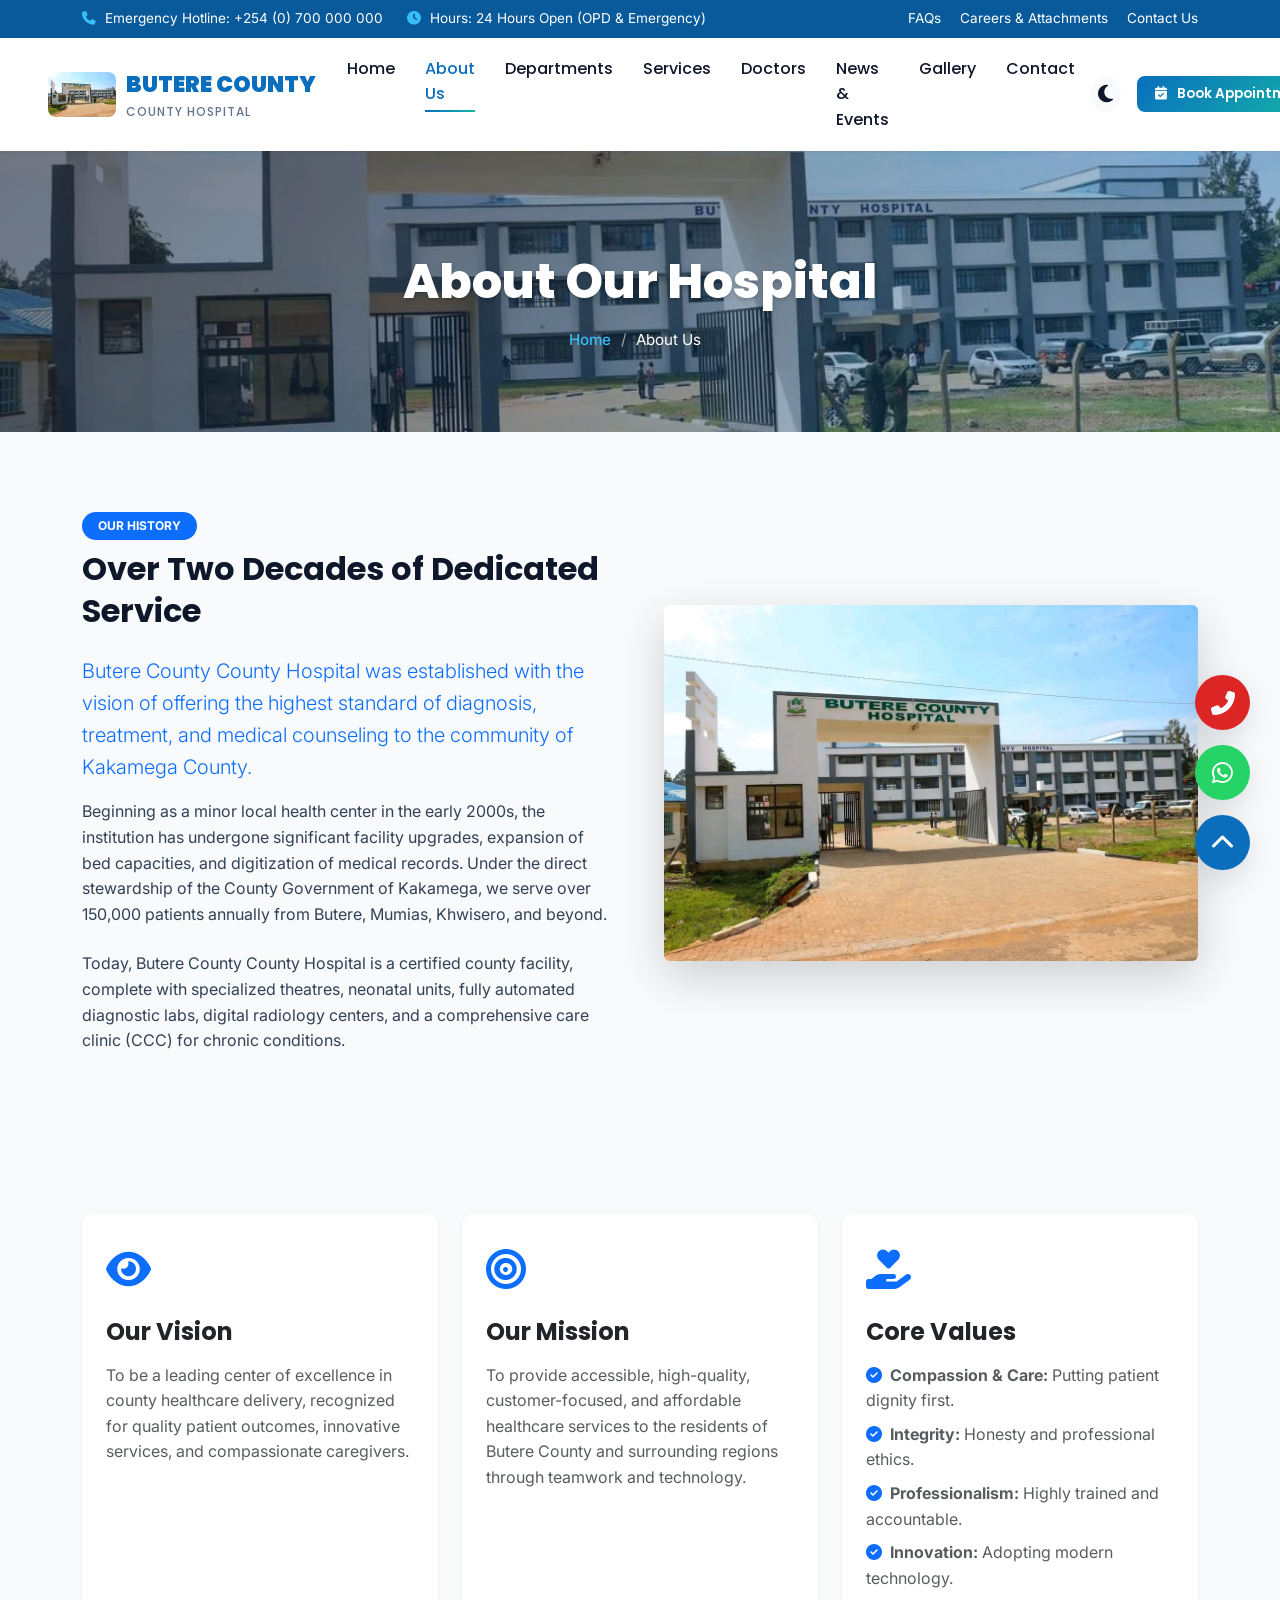
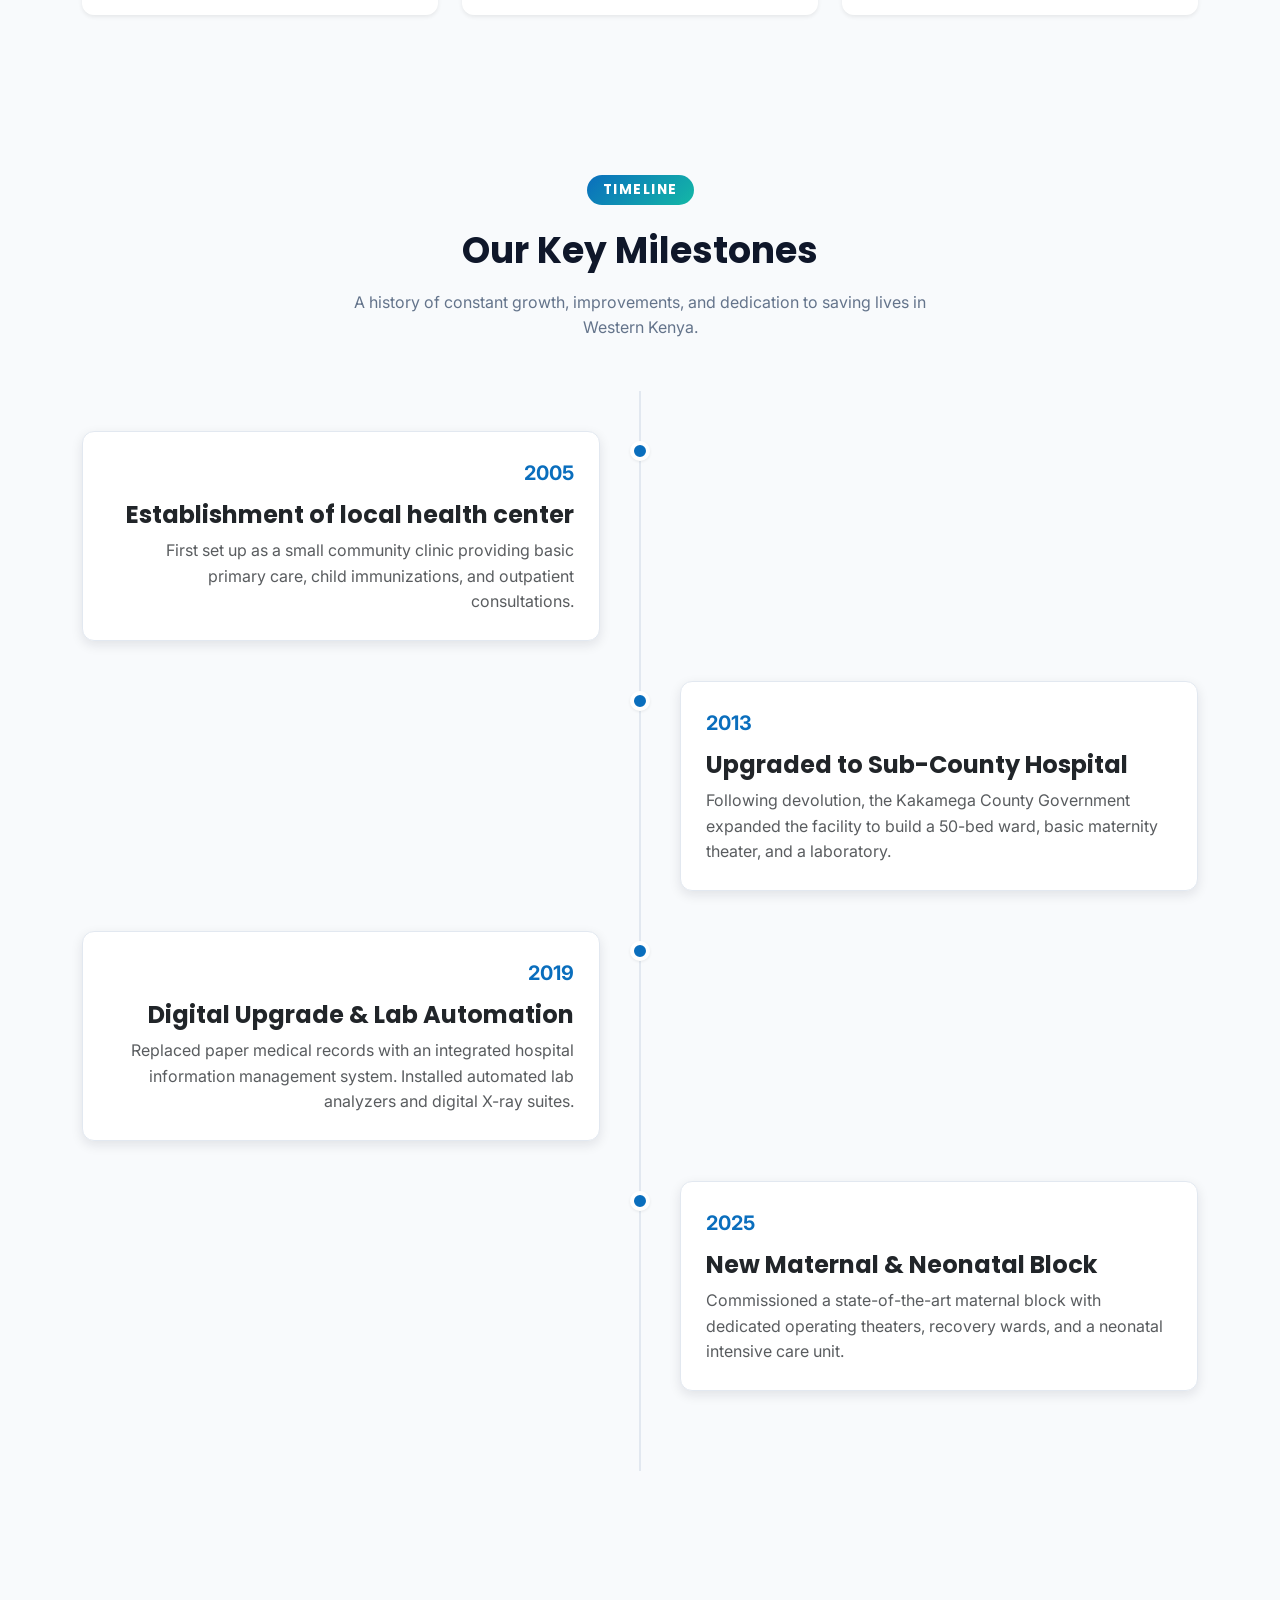
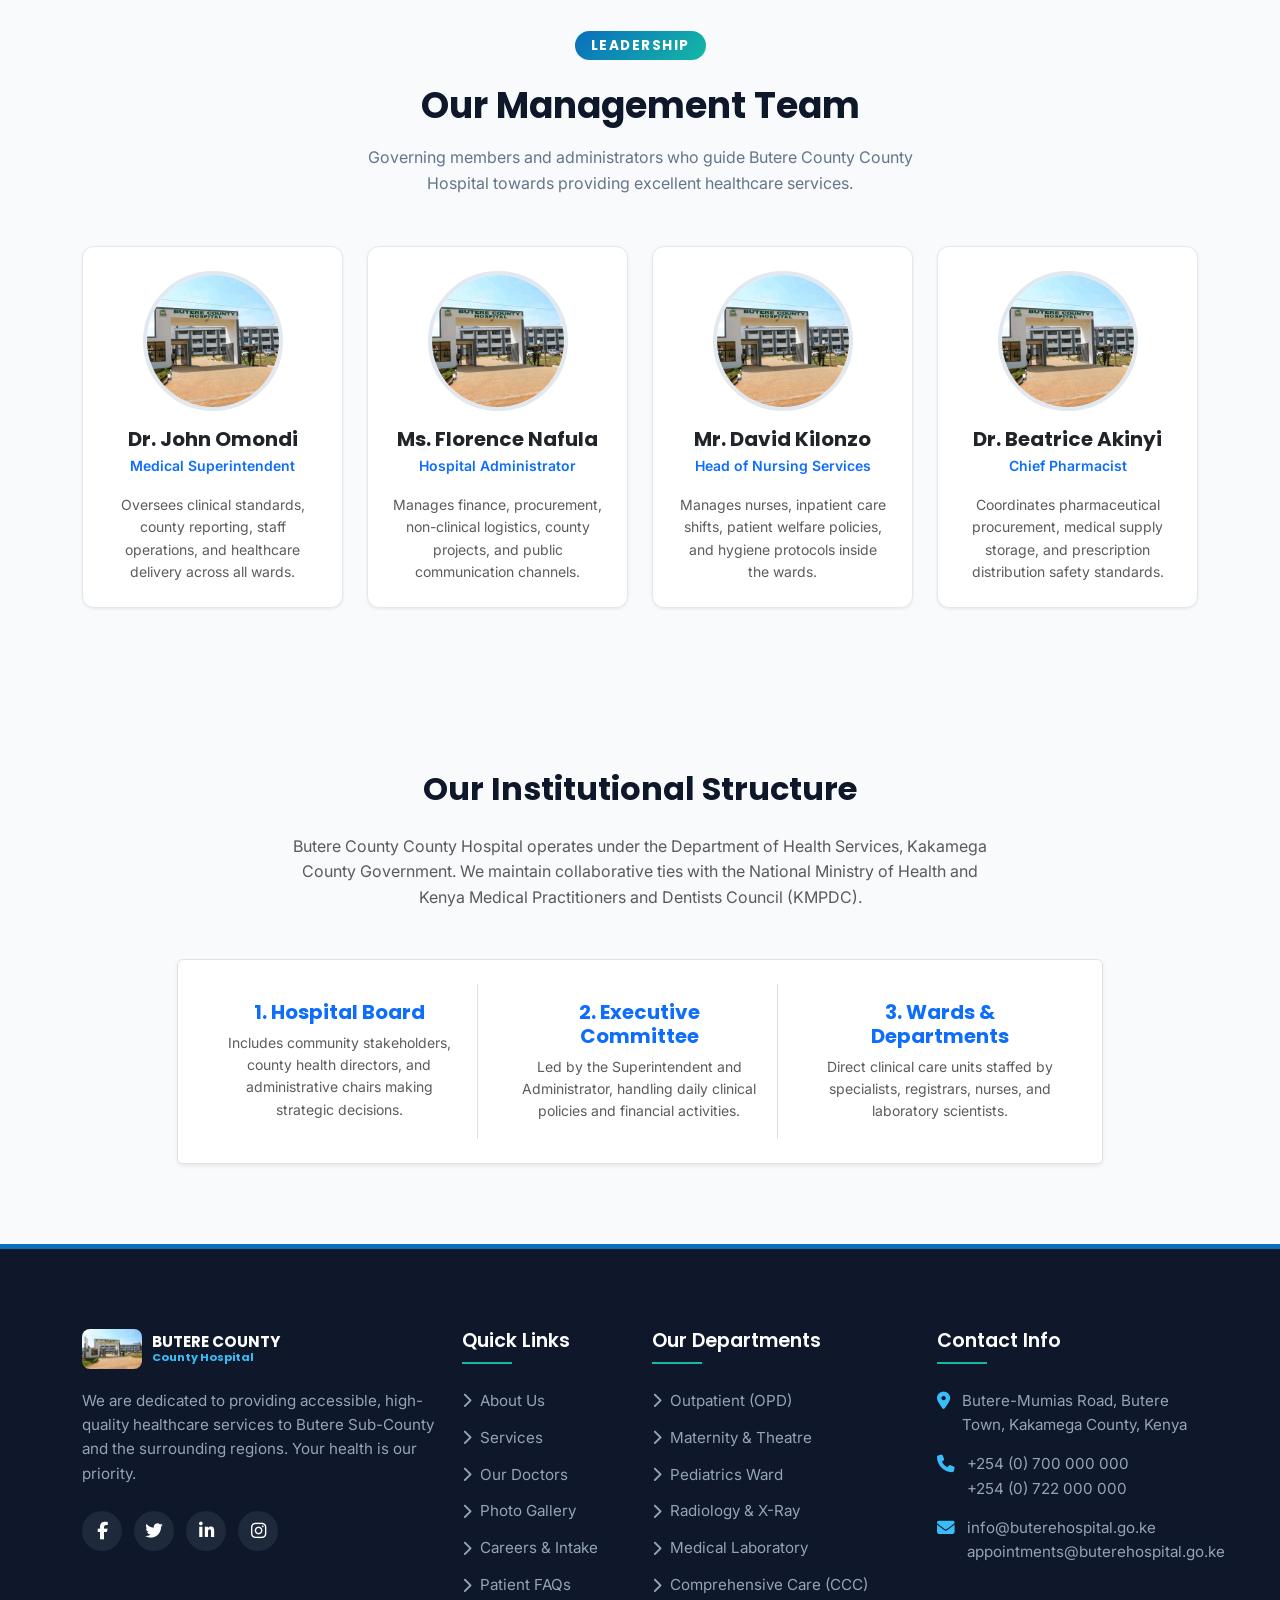
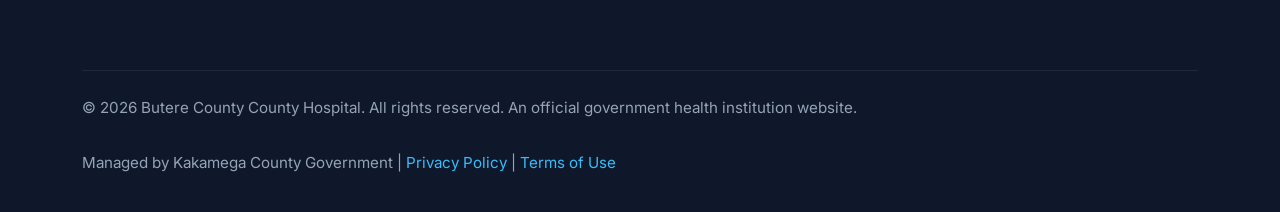
==== about.html @ 696f85d4 "first commit" ====
<!DOCTYPE html>
<html lang="en">
<head>
  <meta charset="UTF-8">
  <link rel="icon" type="image/x-icon" href="favicon.ico">
  <meta name="viewport" content="width=device-width, initial-scale=1.0">
  <title>About Us - Butere County County Hospital</title>
  <meta name="description" content="Learn about Butere County County Hospital, our history, mission, vision, core values, leadership team, and milestones.">
  <!-- Bootstrap 5 CSS -->
  <link href="https://cdn.jsdelivr.net/npm/bootstrap@5.3.0/dist/css/bootstrap.min.css" rel="stylesheet">
  <!-- Font Awesome -->
  <link href="https://cdnjs.cloudflare.com/ajax/libs/font-awesome/6.4.0/css/all.min.css" rel="stylesheet">
  <!-- AOS Animation -->
  <link href="https://unpkg.com/aos@2.3.1/dist/aos.css" rel="stylesheet">
  <!-- Custom Style -->
  <link rel="stylesheet" href="css/style.css">
</head>
<body>
  <!-- Top Bar -->
  <div class="top-bar">
    <div class="container top-bar-content">
      <div class="top-bar-info">
        <span><i class="fa-solid fa-phone"></i> Emergency Hotline: +254 (0) 700 000 000</span>
        <span><i class="fa-solid fa-clock"></i> Hours: 24 Hours Open (OPD & Emergency)</span>
      </div>
      <div class="top-bar-links">
        <a href="faq.html">FAQs</a>
        <a href="careers.html">Careers & Attachments</a>
        <a href="contact.html">Contact Us</a>
      </div>
    </div>
  </div>

  <!-- Navbar -->
  <nav class="navbar navbar-expand-xl main-navbar">
    <div class="container-fluid px-lg-5 px-3">
      <a class="navbar-brand navbar-brand-custom" href="index.html">
        <img src="images/hero-hospital.png" alt="Butere County Hospital Logo" style="border-radius: var(--radius-sm); object-fit: cover;">
        <span>
          <strong>BUTERE COUNTY</strong>
          <span class="brand-sub">County Hospital</span>
        </span>
      </a>
      <button class="navbar-toggler" type="button" data-bs-toggle="collapse" data-bs-target="#mainNavbarContent" aria-controls="mainNavbarContent" aria-expanded="false" aria-label="Toggle navigation">
        <span class="navbar-toggler-icon"></span>
      </button>
      <div class="collapse navbar-collapse" id="mainNavbarContent">
        <ul class="navbar-nav ms-auto mb-2 mb-lg-0">
          <li class="nav-item"><a class="nav-link" href="index.html">Home</a></li>
          <li class="nav-item"><a class="nav-link active" href="about.html">About Us</a></li>
          <li class="nav-item"><a class="nav-link" href="departments.html">Departments</a></li>
          <li class="nav-item"><a class="nav-link" href="services.html">Services</a></li>
          <li class="nav-item"><a class="nav-link" href="doctors.html">Doctors</a></li>
          <li class="nav-item"><a class="nav-link" href="news.html">News & Events</a></li>
          <li class="nav-item"><a class="nav-link" href="gallery.html">Gallery</a></li>
          <li class="nav-item"><a class="nav-link" href="contact.html">Contact</a></li>
        </ul>
        <div class="d-flex align-items-center gap-3">
          <button id="theme-toggle" class="theme-toggle-btn" aria-label="Toggle dark mode">
            <i class="fa-solid fa-moon"></i>
          </button>
          <a href="appointments.html" class="btn btn-custom btn-custom-primary">
            <i class="fa-solid fa-calendar-check"></i> Book Appointment
          </a>
        </div>
      </div>
    </div>
  </nav>

  <!-- Page Header -->
  <header class="page-header">
    <div class="container">
      <h1>About Our Hospital</h1>
      <ul class="breadcrumb-custom">
        <li><a href="index.html">Home</a></li>
        <li class="active">About Us</li>
      </ul>
    </div>
  </header>

  <!-- History & Introduction -->
  <section class="section-padding">
    <div class="container">
      <div class="row align-items-center g-5">
        <div class="col-lg-6" data-aos="fade-right">
          <span class="badge bg-primary text-white mb-2 px-3 py-2 rounded-pill">OUR HISTORY</span>
          <h2 class="mb-4">Over Two Decades of Dedicated Service</h2>
          <p class="lead text-primary">Butere County County Hospital was established with the vision of offering the highest standard of diagnosis, treatment, and medical counseling to the community of Kakamega County.</p>
          <p class="mb-4">Beginning as a minor local health center in the early 2000s, the institution has undergone significant facility upgrades, expansion of bed capacities, and digitization of medical records. Under the direct stewardship of the County Government of Kakamega, we serve over 150,000 patients annually from Butere, Mumias, Khwisero, and beyond.</p>
          <p class="mb-0">Today, Butere County County Hospital is a certified county facility, complete with specialized theatres, neonatal units, fully automated diagnostic labs, digital radiology centers, and a comprehensive care clinic (CCC) for chronic conditions.</p>
        </div>
        <div class="col-lg-6" data-aos="fade-left">
          <img src="images/hero-hospital.png" alt="Hospital Building Historical View" class="img-fluid rounded shadow-lg">
        </div>
      </div>
    </div>
  </section>

  <!-- Mission, Vision & Values -->
  <section class="section-padding bg-light-gray">
    <div class="container">
      <div class="row g-4">
        <!-- Vision -->
        <div class="col-lg-4" data-aos="fade-up" data-aos-delay="100">
          <div class="card h-100 border-0 shadow-sm p-4" style="border-radius: var(--radius-md); background-color: var(--bg-white);">
            <div class="text-primary fs-1 mb-3"><i class="fa-solid fa-eye"></i></div>
            <h3 class="h4 fw-bold mb-3 text-dark">Our Vision</h3>
            <p class="text-muted mb-0">To be a leading center of excellence in county healthcare delivery, recognized for quality patient outcomes, innovative services, and compassionate caregivers.</p>
          </div>
        </div>
        <!-- Mission -->
        <div class="col-lg-4" data-aos="fade-up" data-aos-delay="200">
          <div class="card h-100 border-0 shadow-sm p-4" style="border-radius: var(--radius-md); background-color: var(--bg-white);">
            <div class="text-primary fs-1 mb-3"><i class="fa-solid fa-bullseye"></i></div>
            <h3 class="h4 fw-bold mb-3 text-dark">Our Mission</h3>
            <p class="text-muted mb-0">To provide accessible, high-quality, customer-focused, and affordable healthcare services to the residents of Butere County and surrounding regions through teamwork and technology.</p>
          </div>
        </div>
        <!-- Values -->
        <div class="col-lg-4" data-aos="fade-up" data-aos-delay="300">
          <div class="card h-100 border-0 shadow-sm p-4" style="border-radius: var(--radius-md); background-color: var(--bg-white);">
            <div class="text-primary fs-1 mb-3"><i class="fa-solid fa-hand-holding-heart"></i></div>
            <h3 class="h4 fw-bold mb-3 text-dark">Core Values</h3>
            <ul class="list-unstyled text-muted mb-0">
              <li class="mb-2"><i class="fa-solid fa-circle-check text-primary me-2"></i><strong>Compassion & Care:</strong> Putting patient dignity first.</li>
              <li class="mb-2"><i class="fa-solid fa-circle-check text-primary me-2"></i><strong>Integrity:</strong> Honesty and professional ethics.</li>
              <li class="mb-2"><i class="fa-solid fa-circle-check text-primary me-2"></i><strong>Professionalism:</strong> Highly trained and accountable.</li>
              <li><i class="fa-solid fa-circle-check text-primary me-2"></i><strong>Innovation:</strong> Adopting modern technology.</li>
            </ul>
          </div>
        </div>
      </div>
    </div>
  </section>

  <!-- Milestone Timeline -->
  <section class="section-padding">
    <div class="container">
      <div class="section-title-wrapper" data-aos="fade-up">
        <span class="badge">TIMELINE</span>
        <h2 class="mt-2">Our Key Milestones</h2>
        <p>A history of constant growth, improvements, and dedication to saving lives in Western Kenya.</p>
      </div>

      <div class="timeline-wrapper">
        <!-- Milestone 1 -->
        <div class="timeline-item" data-aos="fade-right">
          <div class="timeline-dot"></div>
          <div class="timeline-content">
            <div class="timeline-year">2005</div>
            <h4 class="text-dark fw-bold mb-2">Establishment of local health center</h4>
            <p class="mb-0 text-muted">First set up as a small community clinic providing basic primary care, child immunizations, and outpatient consultations.</p>
          </div>
        </div>

        <!-- Milestone 2 -->
        <div class="timeline-item" data-aos="fade-left">
          <div class="timeline-dot"></div>
          <div class="timeline-content">
            <div class="timeline-year">2013</div>
            <h4 class="text-dark fw-bold mb-2">Upgraded to Sub-County Hospital</h4>
            <p class="mb-0 text-muted">Following devolution, the Kakamega County Government expanded the facility to build a 50-bed ward, basic maternity theater, and a laboratory.</p>
          </div>
        </div>

        <!-- Milestone 3 -->
        <div class="timeline-item" data-aos="fade-right">
          <div class="timeline-dot"></div>
          <div class="timeline-content">
            <div class="timeline-year">2019</div>
            <h4 class="text-dark fw-bold mb-2">Digital Upgrade & Lab Automation</h4>
            <p class="mb-0 text-muted">Replaced paper medical records with an integrated hospital information management system. Installed automated lab analyzers and digital X-ray suites.</p>
          </div>
        </div>

        <!-- Milestone 4 -->
        <div class="timeline-item" data-aos="fade-left">
          <div class="timeline-dot"></div>
          <div class="timeline-content">
            <div class="timeline-year">2025</div>
            <h4 class="text-dark fw-bold mb-2">New Maternal & Neonatal Block</h4>
            <p class="mb-0 text-muted">Commissioned a state-of-the-art maternal block with dedicated operating theaters, recovery wards, and a neonatal intensive care unit.</p>
          </div>
        </div>
      </div>
    </div>
  </section>

  <!-- Leadership Team -->
  <section class="section-padding bg-light-gray">
    <div class="container">
      <div class="section-title-wrapper" data-aos="fade-up">
        <span class="badge">LEADERSHIP</span>
        <h2 class="mt-2">Our Management Team</h2>
        <p>Governing members and administrators who guide Butere County County Hospital towards providing excellent healthcare services.</p>
      </div>

      <div class="row g-4">
        <!-- Leader 1 -->
        <div class="col-lg-3 col-md-6" data-aos="fade-up" data-aos-delay="100">
          <div class="hospital-card text-center p-4">
            <div class="mx-auto mb-3" style="width: 140px; height: 140px; border-radius: 50%; overflow: hidden; border: 4px solid var(--border);">
              <img src="images/hero-hospital.png" alt="Medical Superintendent" class="w-100 h-100 object-fit-cover" style="object-position: center top;">
            </div>
            <h4 class="h5 text-dark fw-bold mb-1">Dr. John Omondi</h4>
            <div class="text-primary small fw-semibold mb-3">Medical Superintendent</div>
            <p class="text-muted small mb-0">Oversees clinical standards, county reporting, staff operations, and healthcare delivery across all wards.</p>
          </div>
        </div>

        <!-- Leader 2 -->
        <div class="col-lg-3 col-md-6" data-aos="fade-up" data-aos-delay="200">
          <div class="hospital-card text-center p-4">
            <div class="mx-auto mb-3" style="width: 140px; height: 140px; border-radius: 50%; overflow: hidden; border: 4px solid var(--border);">
              <img src="images/hero-hospital.png" alt="Hospital Administrator" class="w-100 h-100 object-fit-cover" style="object-position: center top;">
            </div>
            <h4 class="h5 text-dark fw-bold mb-1">Ms. Florence Nafula</h4>
            <div class="text-primary small fw-semibold mb-3">Hospital Administrator</div>
            <p class="text-muted small mb-0">Manages finance, procurement, non-clinical logistics, county projects, and public communication channels.</p>
          </div>
        </div>

        <!-- Leader 3 -->
        <div class="col-lg-3 col-md-6" data-aos="fade-up" data-aos-delay="300">
          <div class="hospital-card text-center p-4">
            <div class="mx-auto mb-3" style="width: 140px; height: 140px; border-radius: 50%; overflow: hidden; border: 4px solid var(--border);">
              <img src="images/hero-hospital.png" alt="Head of Nursing Services" class="w-100 h-100 object-fit-cover" style="object-position: center top;">
            </div>
            <h4 class="h5 text-dark fw-bold mb-1">Mr. David Kilonzo</h4>
            <div class="text-primary small fw-semibold mb-3">Head of Nursing Services</div>
            <p class="text-muted small mb-0">Manages nurses, inpatient care shifts, patient welfare policies, and hygiene protocols inside the wards.</p>
          </div>
        </div>

        <!-- Leader 4 -->
        <div class="col-lg-3 col-md-6" data-aos="fade-up" data-aos-delay="400">
          <div class="hospital-card text-center p-4">
            <div class="mx-auto mb-3" style="width: 140px; height: 140px; border-radius: 50%; overflow: hidden; border: 4px solid var(--border);">
              <img src="images/hero-hospital.png" alt="Chief Pharmacist" class="w-100 h-100 object-fit-cover" style="object-position: center top;">
            </div>
            <h4 class="h5 text-dark fw-bold mb-1">Dr. Beatrice Akinyi</h4>
            <div class="text-primary small fw-semibold mb-3">Chief Pharmacist</div>
            <p class="text-muted small mb-0">Coordinates pharmaceutical procurement, medical supply storage, and prescription distribution safety standards.</p>
          </div>
        </div>
      </div>
    </div>
  </section>

  <!-- Organizational Structure Info -->
  <section class="section-padding text-center">
    <div class="container" data-aos="fade-up">
      <h2 class="mb-4">Our Institutional Structure</h2>
      <p class="mx-auto mb-5 text-muted" style="max-width: 700px;">Butere County County Hospital operates under the Department of Health Services, Kakamega County Government. We maintain collaborative ties with the National Ministry of Health and Kenya Medical Practitioners and Dentists Council (KMPDC).</p>
      <div class="row justify-content-center">
        <div class="col-lg-10">
          <div class="p-4 rounded shadow-sm border" style="background-color: var(--bg-white);">
            <div class="row g-4 text-center">
              <div class="col-md-4">
                <div class="p-3 border-end h-100">
                  <h4 class="h5 text-primary fw-bold mb-2">1. Hospital Board</h4>
                  <p class="small text-muted mb-0">Includes community stakeholders, county health directors, and administrative chairs making strategic decisions.</p>
                </div>
              </div>
              <div class="col-md-4">
                <div class="p-3 border-end h-100">
                  <h4 class="h5 text-primary fw-bold mb-2">2. Executive Committee</h4>
                  <p class="small text-muted mb-0">Led by the Superintendent and Administrator, handling daily clinical policies and financial activities.</p>
                </div>
              </div>
              <div class="col-md-4">
                <div class="p-3 h-100">
                  <h4 class="h5 text-primary fw-bold mb-2">3. Wards & Departments</h4>
                  <p class="small text-muted mb-0">Direct clinical care units staffed by specialists, registrars, nurses, and laboratory scientists.</p>
                </div>
              </div>
            </div>
          </div>
        </div>
      </div>
    </div>
  </section>

  <!-- Footer -->
  <footer class="hospital-footer">
    <div class="container">
      <div class="row g-4">
        <div class="col-lg-4 col-md-6">
          <div class="footer-logo-wrapper">
            <img src="images/hero-hospital.png" alt="Butere County Hospital Logo" style="border-radius: var(--radius-sm); object-fit: cover;">
            <span class="footer-logo-text">
              BUTERE COUNTY
              <span>County Hospital</span>
            </span>
          </div>
          <p class="mb-4">We are dedicated to providing accessible, high-quality healthcare services to Butere Sub-County and the surrounding regions. Your health is our priority.</p>
          <div class="footer-social-icons">
            <a href="#" aria-label="Facebook"><i class="fa-brands fa-facebook-f"></i></a>
            <a href="#" aria-label="Twitter"><i class="fa-brands fa-twitter"></i></a>
            <a href="#" aria-label="Linkedin"><i class="fa-brands fa-linkedin-in"></i></a>
            <a href="#" aria-label="Instagram"><i class="fa-brands fa-instagram"></i></a>
          </div>
        </div>
        
        <div class="col-lg-2 col-md-6">
          <h4 class="footer-title">Quick Links</h4>
          <ul class="footer-links">
            <li><a href="about.html"><i class="fa-solid fa-chevron-right"></i> About Us</a></li>
            <li><a href="services.html"><i class="fa-solid fa-chevron-right"></i> Services</a></li>
            <li><a href="doctors.html"><i class="fa-solid fa-chevron-right"></i> Our Doctors</a></li>
            <li><a href="gallery.html"><i class="fa-solid fa-chevron-right"></i> Photo Gallery</a></li>
            <li><a href="careers.html"><i class="fa-solid fa-chevron-right"></i> Careers & Intake</a></li>
            <li><a href="faq.html"><i class="fa-solid fa-chevron-right"></i> Patient FAQs</a></li>
          </ul>
        </div>
        
        <div class="col-lg-3 col-md-6">
          <h4 class="footer-title">Our Departments</h4>
          <ul class="footer-links">
            <li><a href="departments.html"><i class="fa-solid fa-chevron-right"></i> Outpatient (OPD)</a></li>
            <li><a href="departments.html"><i class="fa-solid fa-chevron-right"></i> Maternity & Theatre</a></li>
            <li><a href="departments.html"><i class="fa-solid fa-chevron-right"></i> Pediatrics Ward</a></li>
            <li><a href="departments.html"><i class="fa-solid fa-chevron-right"></i> Radiology & X-Ray</a></li>
            <li><a href="departments.html"><i class="fa-solid fa-chevron-right"></i> Medical Laboratory</a></li>
            <li><a href="departments.html"><i class="fa-solid fa-chevron-right"></i> Comprehensive Care (CCC)</a></li>
          </ul>
        </div>
        
        <div class="col-lg-3 col-md-6">
          <h4 class="footer-title">Contact Info</h4>
          <ul class="footer-contact-list">
            <li>
              <i class="fa-solid fa-location-dot"></i>
              <span>Butere-Mumias Road, Butere Town, Kakamega County, Kenya</span>
            </li>
            <li>
              <i class="fa-solid fa-phone"></i>
              <span>+254 (0) 700 000 000<br>+254 (0) 722 000 000</span>
            </li>
            <li>
              <i class="fa-solid fa-envelope"></i>
              <span>info@buterehospital.go.ke<br>appointments@buterehospital.go.ke</span>
            </li>
          </ul>
        </div>
      </div>
      
      <div class="footer-bottom">
        <p>&copy; 2026 Butere County County Hospital. All rights reserved. An official government health institution website.</p>
        <p>Managed by Kakamega County Government | <a href="#" style="color: var(--accent);">Privacy Policy</a> | <a href="#" style="color: var(--accent);">Terms of Use</a></p>
      </div>
    </div>
  </footer>

  <!-- Floating Buttons -->
  <div class="floating-actions">
    <a href="tel:+254700000000" class="float-btn btn-emergency-float" aria-label="Call Emergency Hotline">
      <i class="fa-solid fa-phone-flip"></i>
    </a>
    <a href="https://wa.me/254700000000" target="_blank" class="float-btn btn-whatsapp-float" aria-label="Chat via WhatsApp">
      <i class="fa-brands fa-whatsapp"></i>
    </a>
    <button class="float-btn btn-scroll-top" aria-label="Scroll back to top">
      <i class="fa-solid fa-chevron-up"></i>
    </button>
  </div>

  <!-- Bootstrap 5 Bundle JS -->
  <script src="https://cdn.jsdelivr.net/npm/bootstrap@5.3.0/dist/js/bootstrap.bundle.min.js"></script>
  <!-- AOS Scroll Animation JS -->
  <script src="https://unpkg.com/aos@2.3.1/dist/aos.js"></script>
  <!-- Custom JS -->
  <script src="js/main.js"></script>
  <script>
    // Initialize AOS
    AOS.init({
      duration: 800,
      once: true,
      offset: 100
    });
  </script>
</body>
</html>
---- css/style.css ----
/* Butere County Hospital - Main Stylesheet */
@import url('https://fonts.googleapis.com/css2?family=Inter:wght@300;400;500;600;700&family=Poppins:wght@400;500;600;700;800&display=swap');

:root {
  --primary: #0A6EBD;
  --primary-dark: #085a9b;
  --primary-light: #3d8fd4;
  --secondary: #14B8A6;
  --secondary-dark: #0f9688;
  --accent: #38BDF8;
  --bg: #F8FAFC;
  --bg-white: #FFFFFF;
  --bg-card: #FFFFFF;
  --text-dark: #0F172A;
  --text-body: #334155;
  --text-muted: #64748B;
  --text-light: #94A3B8;
  --danger: #DC2626;
  --success: #16A34A;
  --warning: #F59E0B;
  --border: #E2E8F0;
  --shadow-sm: 0 1px 3px rgba(15,23,42,0.08);
  --shadow-md: 0 4px 12px rgba(15,23,42,0.1);
  --shadow-lg: 0 10px 30px rgba(15,23,42,0.12);
  --shadow-xl: 0 20px 50px rgba(15,23,42,0.15);
  --radius-sm: 8px;
  --radius-md: 12px;
  --radius-lg: 16px;
  --radius-xl: 24px;
  --gradient-primary: linear-gradient(135deg, #0A6EBD, #14B8A6);
  --gradient-hero: linear-gradient(135deg, rgba(10,110,189,0.9), rgba(20,184,166,0.7));
  --gradient-card: linear-gradient(135deg, #f0f9ff, #f0fdfa);
  --transition: all 0.3s ease;
  --font-heading: 'Poppins', sans-serif;
  --font-body: 'Inter', sans-serif;
  --navbar-height: 80px;
}

[data-theme="dark"] {
  --bg: #0F172A;
  --bg-white: #1E293B;
  --bg-card: #1E293B;
  --text-dark: #F1F5F9;
  --text-body: #CBD5E1;
  --text-muted: #94A3B8;
  --text-light: #64748B;
  --border: #334155;
  --shadow-sm: 0 1px 3px rgba(0,0,0,0.3);
  --shadow-md: 0 4px 12px rgba(0,0,0,0.4);
  --shadow-lg: 0 10px 30px rgba(0,0,0,0.5);
  --shadow-xl: 0 20px 50px rgba(0,0,0,0.6);
  --gradient-card: linear-gradient(135deg, #1e293b, #1a2332);
}

/* Global Reset & Base */
*, *::before, *::after {
  box-sizing: border-box;
  margin: 0;
  padding: 0;
}

html {
  scroll-behavior: smooth;
  font-size: 16px;
}

body {
  font-family: var(--font-body);
  background-color: var(--bg);
  color: var(--text-body);
  line-height: 1.6;
  overflow-x: hidden;
  transition: background-color 0.3s ease, color 0.3s ease;
}

h1, h2, h3, h4, h5, h6 {
  font-family: var(--font-heading);
  color: var(--text-dark);
  font-weight: 700;
  line-height: 1.3;
}

a {
  color: var(--primary);
  text-decoration: none;
  transition: var(--transition);
}
a:hover {
  color: var(--primary-dark);
}

img {
  max-width: 100%;
  height: auto;
  display: block;
}

/* Sticky Header & Navbar */
.top-bar {
  background-color: var(--primary-dark);
  color: white;
  font-size: 0.85rem;
  padding: 8px 0;
  font-family: var(--font-body);
}
.top-bar-content {
  display: flex;
  justify-content: space-between;
  align-items: center;
}
.top-bar-info span {
  margin-right: 20px;
}
.top-bar-info i {
  margin-right: 5px;
  color: var(--accent);
}
.top-bar-links a {
  color: white;
  margin-left: 15px;
}
.top-bar-links a:hover {
  color: var(--accent);
}

.main-navbar {
  position: sticky;
  top: 0;
  z-index: 1000;
  background-color: var(--bg-white);
  box-shadow: var(--shadow-sm);
  transition: var(--transition);
}
.main-navbar.scrolled {
  padding: 10px 0;
  box-shadow: var(--shadow-md);
}
.navbar-brand-custom {
  display: flex;
  align-items: center;
  gap: 10px;
  font-family: var(--font-heading);
  font-weight: 700;
  color: var(--primary) !important;
  font-size: 1.4rem;
  flex-shrink: 0;
  white-space: nowrap;
}
.navbar-brand-custom img {
  height: 45px;
}
.navbar-brand-custom span {
  display: flex;
  flex-direction: column;
}
.navbar-brand-custom .brand-sub {
  font-size: 0.75rem;
  color: var(--text-muted);
  font-weight: 500;
  text-transform: uppercase;
  letter-spacing: 1px;
}

.nav-link {
  font-family: var(--font-heading);
  font-weight: 500;
  color: var(--text-dark) !important;
  padding: 10px 15px !important;
  position: relative;
}
.nav-link::after {
  content: '';
  position: absolute;
  bottom: 5px;
  left: 15px;
  right: 15px;
  height: 2px;
  background: var(--gradient-primary);
  transform: scaleX(0);
  transition: var(--transition);
}
.nav-link:hover::after, .nav-link.active::after {
  transform: scaleX(1);
}
.nav-link.active {
  color: var(--primary) !important;
}

.main-navbar .btn-custom {
  padding: 8px 18px;
  font-size: 0.85rem;
  white-space: nowrap;
}

/* Dark Mode Toggle */
.theme-toggle-btn {
  background: none;
  border: none;
  color: var(--text-dark);
  font-size: 1.25rem;
  cursor: pointer;
  padding: 8px;
  border-radius: 50%;
  display: flex;
  align-items: center;
  justify-content: center;
  transition: var(--transition);
  background-color: var(--bg);
}
.theme-toggle-btn:hover {
  background-color: var(--border);
  color: var(--primary);
}

/* Floating Actions */
.floating-actions {
  position: fixed;
  bottom: 30px;
  right: 30px;
  z-index: 999;
  display: flex;
  flex-direction: column;
  gap: 15px;
}
.float-btn {
  width: 55px;
  height: 55px;
  border-radius: 50%;
  display: flex;
  align-items: center;
  justify-content: center;
  color: white;
  box-shadow: var(--shadow-lg);
  cursor: pointer;
  transition: var(--transition);
  border: none;
  font-size: 1.5rem;
  text-decoration: none;
}
.float-btn:hover {
  transform: translateY(-5px) scale(1.05);
  color: white;
}
.btn-emergency-float {
  background-color: var(--danger);
  animation: pulse-red 2s infinite;
}
.btn-whatsapp-float {
  background-color: #25D366;
}
.btn-scroll-top {
  background-color: var(--primary);
  opacity: 0;
  visibility: hidden;
}
.btn-scroll-top.show {
  opacity: 1;
  visibility: visible;
}

@keyframes pulse-red {
  0% {
    box-shadow: 0 0 0 0 rgba(220, 38, 38, 0.7);
  }
  70% {
    box-shadow: 0 0 0 15px rgba(220, 38, 38, 0);
  }
  100% {
    box-shadow: 0 0 0 0 rgba(220, 38, 38, 0);
  }
}

/* Typography, Banners and Common Layouts */
.section-padding {
  padding: 80px 0;
}
.section-title-wrapper {
  text-align: center;
  margin-bottom: 50px;
}
.section-title-wrapper .badge {
  background: var(--gradient-primary);
  color: white;
  padding: 8px 16px;
  font-family: var(--font-heading);
  font-size: 0.85rem;
  text-transform: uppercase;
  letter-spacing: 1.5px;
  border-radius: 50px;
  margin-bottom: 15px;
}
.section-title-wrapper h2 {
  font-size: 2.25rem;
  margin-bottom: 15px;
}
.section-title-wrapper p {
  color: var(--text-muted);
  max-width: 600px;
  margin: 0 auto;
}

.bg-light-gray {
  background-color: var(--bg);
}

/* Page Header for Inner Pages */
.page-header {
  position: relative;
  background: url('../images/hero-hospital.png') center/cover no-repeat;
  padding: 100px 0 80px;
  color: white;
  text-align: center;
  overflow: hidden;
}
.page-header::before {
  content: '';
  position: absolute;
  top: 0;
  left: 0;
  width: 100%;
  height: 100%;
  background: linear-gradient(135deg, rgba(15, 23, 42, 0.6) 0%, rgba(10, 110, 189, 0.3) 100%);
}
.page-header .container {
  position: relative;
  z-index: 2;
}
.page-header h1 {
  color: white;
  font-size: 3rem;
  font-weight: 800;
  margin-bottom: 15px;
  text-shadow: 0 2px 4px rgba(0,0,0,0.2);
}
.breadcrumb-custom {
  display: flex;
  justify-content: center;
  list-style: none;
  padding: 0;
  margin: 0;
  gap: 10px;
  font-size: 0.95rem;
}
.breadcrumb-custom li a {
  color: var(--accent);
  font-weight: 500;
}
.breadcrumb-custom li::after {
  content: '/';
  color: rgba(255,255,255,0.6);
  margin-left: 10px;
}
.breadcrumb-custom li:last-child::after {
  content: '';
}
.breadcrumb-custom li.active {
  color: white;
}

/* Custom Buttons */
.btn-custom {
  padding: 12px 28px;
  border-radius: var(--radius-sm);
  font-family: var(--font-heading);
  font-weight: 600;
  font-size: 0.95rem;
  transition: var(--transition);
  display: inline-flex;
  align-items: center;
  gap: 10px;
  border: none;
}
.btn-custom-primary {
  background: var(--gradient-primary);
  color: white;
}
.btn-custom-primary:hover {
  background: var(--gradient-primary);
  opacity: 0.9;
  transform: translateY(-2px);
  color: white;
  box-shadow: var(--shadow-md);
}
.btn-custom-secondary {
  background-color: var(--bg-white);
  color: var(--primary);
  border: 2px solid var(--primary);
}
.btn-custom-secondary:hover {
  background-color: var(--primary);
  color: white;
  transform: translateY(-2px);
  box-shadow: var(--shadow-md);
}
.btn-custom-white {
  background-color: white;
  color: var(--primary);
}
.btn-custom-white:hover {
  background-color: rgba(255,255,255,0.9);
  color: var(--primary-dark);
  transform: translateY(-2px);
  box-shadow: var(--shadow-md);
}

/* Hero Section */
.hero-swiper {
  width: 100%;
  height: calc(100vh - var(--navbar-height) - 40px);
  min-height: 600px;
}
.hero-slide {
  position: relative;
  display: flex;
  align-items: center;
  background-size: cover;
  background-position: center;
  color: white;
}
.hero-slide::before {
  content: '';
  position: absolute;
  top: 0;
  left: 0;
  width: 100%;
  height: 100%;
  background: linear-gradient(to right, rgba(15, 23, 42, 0.65) 0%, rgba(15, 23, 42, 0.4) 40%, rgba(15, 23, 42, 0.15) 100%);
}
.hero-content {
  position: relative;
  z-index: 2;
  max-width: 700px;
}
.hero-tag {
  background-color: rgba(56, 189, 248, 0.2);
  border: 1px solid var(--accent);
  color: var(--accent);
  padding: 6px 15px;
  border-radius: 50px;
  font-size: 0.9rem;
  font-weight: 600;
  display: inline-block;
  margin-bottom: 20px;
  letter-spacing: 1px;
}
.hero-content h1 {
  font-size: 3.5rem;
  color: white;
  margin-bottom: 20px;
  font-weight: 800;
  animation: fadeInUp 0.8s ease;
}
.hero-content p {
  font-size: 1.15rem;
  margin-bottom: 30px;
  color: rgba(255,255,255,0.9);
  animation: fadeInUp 1s ease;
}
.hero-buttons {
  display: flex;
  gap: 15px;
  animation: fadeInUp 1.2s ease;
}

@keyframes fadeInUp {
  from {
    opacity: 0;
    transform: translateY(30px);
  }
  to {
    opacity: 1;
    transform: translateY(0);
  }
}

/* Quick Access Cards */
.quick-access-section {
  margin-top: -60px;
  position: relative;
  z-index: 10;
}
.quick-card {
  background-color: var(--bg-white);
  border-radius: var(--radius-md);
  padding: 30px;
  box-shadow: var(--shadow-lg);
  border-bottom: 4px solid var(--border);
  transition: var(--transition);
  height: 100%;
}
.quick-card:hover {
  transform: translateY(-10px);
  box-shadow: var(--shadow-xl);
}
.quick-card.card-primary {
  border-bottom-color: var(--primary);
}
.quick-card.card-secondary {
  border-bottom-color: var(--secondary);
}
.quick-card.card-danger {
  border-bottom-color: var(--danger);
  background: linear-gradient(135deg, var(--bg-white), #fff5f5);
}
.quick-card-icon {
  font-size: 2.5rem;
  margin-bottom: 20px;
  display: inline-block;
}
.quick-card.card-primary .quick-card-icon { color: var(--primary); }
.quick-card.card-secondary .quick-card-icon { color: var(--secondary); }
.quick-card.card-danger .quick-card-icon { color: var(--danger); }
.quick-card h3 {
  font-size: 1.25rem;
  margin-bottom: 15px;
}
.quick-card p {
  font-size: 0.95rem;
  color: var(--text-muted);
  margin-bottom: 20px;
}

/* Stats Counter Section */
.stats-section {
  background: var(--gradient-primary);
  color: white;
  padding: 60px 0;
  position: relative;
}
.stat-card {
  text-align: center;
}
.stat-icon {
  font-size: 2.5rem;
  margin-bottom: 15px;
  color: var(--accent);
}
.stat-number {
  font-size: 3rem;
  font-weight: 800;
  margin-bottom: 5px;
  font-family: var(--font-heading);
}
.stat-title {
  font-size: 1rem;
  font-weight: 500;
  color: rgba(255,255,255,0.9);
}

/* Modern Card Layouts (Departments / Services / Doctors / News) */
.hospital-card {
  background-color: var(--bg-card);
  border-radius: var(--radius-md);
  overflow: hidden;
  box-shadow: var(--shadow-sm);
  border: 1px solid var(--border);
  transition: var(--transition);
  height: 100%;
  display: flex;
  flex-direction: column;
}
.hospital-card:hover {
  transform: translateY(-5px);
  box-shadow: var(--shadow-lg);
  border-color: var(--primary-light);
}
.hospital-card-img-wrapper {
  position: relative;
  overflow: hidden;
  aspect-ratio: 16/10;
}
.hospital-card-img {
  width: 100%;
  height: 100%;
  object-fit: cover;
  transition: var(--transition);
}
.hospital-card:hover .hospital-card-img {
  transform: scale(1.05);
}
.hospital-card-badge {
  position: absolute;
  top: 15px;
  left: 15px;
  z-index: 2;
  background-color: var(--primary);
  color: white;
  padding: 4px 10px;
  font-size: 0.75rem;
  font-weight: 600;
  border-radius: 4px;
}
.hospital-card-body {
  padding: 25px;
  display: flex;
  flex-direction: column;
  flex-grow: 1;
}
.hospital-card-title {
  font-size: 1.25rem;
  margin-bottom: 12px;
  color: var(--text-dark);
}
.hospital-card-text {
  font-size: 0.95rem;
  color: var(--text-muted);
  margin-bottom: 20px;
  flex-grow: 1;
}
.hospital-card-meta {
  border-top: 1px solid var(--border);
  padding-top: 15px;
  margin-top: auto;
  display: flex;
  justify-content: space-between;
  align-items: center;
  font-size: 0.85rem;
  color: var(--text-light);
}

/* Department specific services lists */
.card-services-list {
  list-style: none;
  padding: 0;
  margin: 0 0 20px;
  font-size: 0.9rem;
}
.card-services-list li {
  position: relative;
  padding-left: 20px;
  margin-bottom: 6px;
  color: var(--text-body);
}
.card-services-list li::before {
  content: '\f00c';
  font-family: 'Font Awesome 6 Free';
  font-weight: 900;
  color: var(--secondary);
  position: absolute;
  left: 0;
}

/* Doctors Card Detail */
.doctor-card .hospital-card-body {
  text-align: center;
  align-items: center;
}
.doctor-specialty {
  color: var(--secondary);
  font-weight: 600;
  font-size: 0.9rem;
  margin-bottom: 10px;
  text-transform: uppercase;
}
.doctor-experience {
  font-size: 0.85rem;
  background-color: var(--bg);
  padding: 3px 10px;
  border-radius: 20px;
  display: inline-block;
  margin-bottom: 15px;
  color: var(--text-muted);
}
.doctor-availability {
  font-size: 0.85rem;
  color: var(--success);
  font-weight: 500;
  margin-bottom: 20px;
}

/* FAQ Accordion Styling */
.faq-accordion .accordion-item {
  border: 1px solid var(--border);
  border-radius: var(--radius-sm) !important;
  margin-bottom: 15px;
  overflow: hidden;
  background-color: var(--bg-white);
}
.faq-accordion .accordion-header {
  border: none;
}
.faq-accordion .accordion-button {
  background-color: var(--bg-white);
  color: var(--text-dark);
  font-weight: 600;
  font-family: var(--font-heading);
  padding: 20px;
  border: none;
  box-shadow: none;
}
.faq-accordion .accordion-button:not(.collapsed) {
  background-color: var(--gradient-card);
  color: var(--primary);
}
.faq-accordion .accordion-button::after {
  background-image: none;
  content: '\f067';
  font-family: 'Font Awesome 6 Free';
  font-weight: 900;
  font-size: 0.9rem;
  display: flex;
  align-items: center;
  justify-content: center;
  width: 20px;
  height: 20px;
}
.faq-accordion .accordion-button:not(.collapsed)::after {
  content: '\f068';
  transform: none;
}
.faq-accordion .accordion-body {
  padding: 20px;
  color: var(--text-body);
  border-top: 1px solid var(--border);
  font-size: 0.95rem;
}

/* Gallery Lightbox and Category Filters */
.gallery-filters {
  display: flex;
  justify-content: center;
  gap: 10px;
  margin-bottom: 40px;
  flex-wrap: wrap;
}
.gallery-filter-btn {
  background-color: var(--bg-white);
  border: 1px solid var(--border);
  padding: 8px 20px;
  border-radius: 50px;
  font-weight: 500;
  color: var(--text-muted);
  cursor: pointer;
  transition: var(--transition);
}
.gallery-filter-btn:hover, .gallery-filter-btn.active {
  background-color: var(--primary);
  color: white;
  border-color: var(--primary);
  box-shadow: var(--shadow-md);
}

.gallery-grid {
  display: grid;
  grid-template-columns: repeat(auto-fill, minmax(300px, 1fr));
  gap: 25px;
}
.gallery-item {
  position: relative;
  border-radius: var(--radius-md);
  overflow: hidden;
  box-shadow: var(--shadow-sm);
  aspect-ratio: 4/3;
  cursor: pointer;
  border: 1px solid var(--border);
}
.gallery-item img {
  width: 100%;
  height: 100%;
  object-fit: cover;
  transition: var(--transition);
}
.gallery-overlay {
  position: absolute;
  top: 0;
  left: 0;
  width: 100%;
  height: 100%;
  background: rgba(10, 110, 189, 0.85);
  display: flex;
  flex-direction: column;
  justify-content: center;
  align-items: center;
  opacity: 0;
  transition: var(--transition);
  color: white;
  padding: 20px;
  text-align: center;
}
.gallery-item:hover img {
  transform: scale(1.1);
}
.gallery-item:hover .gallery-overlay {
  opacity: 1;
}
.gallery-overlay i {
  font-size: 2rem;
  margin-bottom: 10px;
  color: var(--accent);
}
.gallery-overlay h4 {
  color: white;
  margin-bottom: 5px;
}
.gallery-overlay span {
  font-size: 0.85rem;
  opacity: 0.8;
}

/* Lightbox Modal */
.lightbox-modal {
  display: none;
  position: fixed;
  top: 0;
  left: 0;
  width: 100%;
  height: 100%;
  background-color: rgba(15, 23, 42, 0.95);
  z-index: 1050;
  justify-content: center;
  align-items: center;
  padding: 20px;
}
.lightbox-content-wrapper {
  position: relative;
  max-width: 900px;
  width: 100%;
  display: flex;
  flex-direction: column;
  align-items: center;
}
.lightbox-img {
  max-width: 100%;
  max-height: 80vh;
  object-fit: contain;
  border-radius: 4px;
}
.lightbox-close {
  position: absolute;
  top: -40px;
  right: 0;
  color: white;
  font-size: 2rem;
  cursor: pointer;
}
.lightbox-caption {
  color: white;
  margin-top: 15px;
  font-size: 1.1rem;
  text-align: center;
}

/* Careers and Download Section */
.download-card {
  background-color: var(--bg-white);
  border: 1px solid var(--border);
  border-radius: var(--radius-md);
  padding: 20px;
  display: flex;
  align-items: center;
  justify-content: space-between;
  margin-bottom: 15px;
  transition: var(--transition);
}
.download-card:hover {
  border-color: var(--primary);
  box-shadow: var(--shadow-md);
}
.download-info {
  display: flex;
  align-items: center;
  gap: 15px;
}
.download-icon {
  font-size: 2rem;
  color: var(--danger);
}
.download-title {
  font-weight: 600;
  color: var(--text-dark);
}
.download-meta {
  font-size: 0.85rem;
  color: var(--text-muted);
}

/* Timeline Layout */
.timeline-wrapper {
  position: relative;
  padding: 40px 0;
}
.timeline-wrapper::before {
  content: '';
  position: absolute;
  top: 0;
  bottom: 0;
  left: 50%;
  width: 2px;
  background-color: var(--border);
  transform: translateX(-50%);
}
.timeline-item {
  position: relative;
  margin-bottom: 40px;
  width: 50%;
}
.timeline-item:nth-child(odd) {
  left: 0;
  padding-right: 40px;
  text-align: right;
}
.timeline-item:nth-child(even) {
  left: 50%;
  padding-left: 40px;
}
.timeline-dot {
  width: 20px;
  height: 20px;
  border-radius: 50%;
  background-color: var(--primary);
  border: 4px solid var(--bg-white);
  position: absolute;
  top: 10px;
  left: 50%;
  transform: translateX(-50%);
  z-index: 2;
  box-shadow: var(--shadow-sm);
}
.timeline-item:nth-child(even) .timeline-dot {
  left: 0;
}
.timeline-item:nth-child(odd) .timeline-dot {
  right: 0;
  left: auto;
  transform: translateX(50%);
}
.timeline-content {
  background-color: var(--bg-white);
  padding: 25px;
  border-radius: var(--radius-md);
  box-shadow: var(--shadow-md);
  border: 1px solid var(--border);
}
.timeline-year {
  font-size: 1.25rem;
  font-weight: 700;
  color: var(--primary);
  margin-bottom: 10px;
}

/* Contact Cards and Forms */
.contact-info-card {
  background-color: var(--bg-white);
  border: 1px solid var(--border);
  border-radius: var(--radius-md);
  padding: 30px;
  margin-bottom: 25px;
  display: flex;
  gap: 20px;
  align-items: flex-start;
  transition: var(--transition);
}
.contact-info-card:hover {
  box-shadow: var(--shadow-md);
  border-color: var(--primary);
}
.contact-info-icon {
  font-size: 1.75rem;
  color: var(--primary);
  background-color: rgba(10, 110, 189, 0.1);
  width: 60px;
  height: 60px;
  border-radius: 50%;
  display: flex;
  align-items: center;
  justify-content: center;
  flex-shrink: 0;
}
.contact-info-body h4 {
  font-size: 1.15rem;
  margin-bottom: 8px;
}
.contact-info-body p {
  color: var(--text-muted);
  font-size: 0.95rem;
  margin-bottom: 0;
}

.contact-form-wrapper {
  background-color: var(--bg-white);
  border: 1px solid var(--border);
  border-radius: var(--radius-lg);
  padding: 40px;
  box-shadow: var(--shadow-lg);
}

/* Styled Forms */
.form-group-custom {
  margin-bottom: 20px;
}
.form-label-custom {
  font-weight: 600;
  color: var(--text-dark);
  margin-bottom: 8px;
  display: block;
  font-size: 0.9rem;
}
.form-control-custom {
  width: 100%;
  padding: 12px 18px;
  border-radius: var(--radius-sm);
  border: 1px solid var(--border);
  background-color: var(--bg);
  color: var(--text-dark);
  font-family: var(--font-body);
  transition: var(--transition);
}
.form-control-custom:focus {
  outline: none;
  border-color: var(--primary);
  background-color: var(--bg-white);
  box-shadow: 0 0 0 3px rgba(10, 110, 189, 0.15);
}

/* Pricing Table */
.pricing-card {
  background-color: var(--bg-white);
  border: 1px solid var(--border);
  border-radius: var(--radius-md);
  padding: 40px 30px;
  text-align: center;
  transition: var(--transition);
}
.pricing-card:hover {
  box-shadow: var(--shadow-lg);
  border-color: var(--secondary);
}
.pricing-header h4 {
  font-size: 1.25rem;
  margin-bottom: 15px;
}
.pricing-price {
  font-size: 2.5rem;
  font-weight: 800;
  color: var(--primary);
  margin-bottom: 20px;
  font-family: var(--font-heading);
}
.pricing-price span {
  font-size: 0.9rem;
  color: var(--text-muted);
  font-weight: 500;
}
.pricing-list {
  list-style: none;
  padding: 0;
  margin: 0 0 30px;
}
.pricing-list li {
  padding: 10px 0;
  border-bottom: 1px dashed var(--border);
  font-size: 0.95rem;
  color: var(--text-muted);
}
.pricing-list li:last-child {
  border-bottom: none;
}

/* Footer Section */
.hospital-footer {
  background-color: #0F172A;
  color: #94A3B8;
  padding: 80px 0 20px;
  font-size: 0.95rem;
  border-top: 5px solid var(--primary);
}
.footer-title {
  color: white;
  font-size: 1.2rem;
  font-weight: 600;
  margin-bottom: 25px;
  position: relative;
  padding-bottom: 10px;
}
.footer-title::after {
  content: '';
  position: absolute;
  bottom: 0;
  left: 0;
  width: 50px;
  height: 2px;
  background-color: var(--secondary);
}
.footer-logo-wrapper {
  display: flex;
  align-items: center;
  gap: 10px;
  margin-bottom: 20px;
}
.footer-logo-wrapper img {
  height: 40px;
}
.footer-logo-text {
  font-family: var(--font-heading);
  font-weight: 700;
  color: white;
  line-height: 1.2;
}
.footer-logo-text span {
  font-size: 0.7rem;
  color: var(--accent);
  display: block;
}
.footer-links {
  list-style: none;
  padding: 0;
  margin: 0;
}
.footer-links li {
  margin-bottom: 12px;
}
.footer-links a {
  color: #94A3B8;
  display: inline-flex;
  align-items: center;
  gap: 8px;
}
.footer-links a:hover {
  color: white;
  transform: translateX(5px);
}
.footer-contact-list {
  list-style: none;
  padding: 0;
  margin: 0;
}
.footer-contact-list li {
  margin-bottom: 15px;
  display: flex;
  align-items: flex-start;
  gap: 12px;
}
.footer-contact-list i {
  color: var(--accent);
  font-size: 1.1rem;
  margin-top: 3px;
}
.footer-social-icons {
  display: flex;
  gap: 12px;
  margin-top: 25px;
}
.footer-social-icons a {
  width: 40px;
  height: 40px;
  border-radius: 50%;
  background-color: #1E293B;
  color: white;
  display: flex;
  align-items: center;
  justify-content: center;
  font-size: 1.1rem;
}
.footer-social-icons a:hover {
  background-color: var(--primary);
  transform: translateY(-3px);
}
.footer-newsletter-form {
  position: relative;
  margin-top: 20px;
}
.footer-newsletter-input {
  width: 100%;
  padding: 12px 18px;
  border-radius: var(--radius-sm);
  border: 1px solid #334155;
  background-color: #1E293B;
  color: white;
}
.footer-newsletter-btn {
  position: absolute;
  top: 5px;
  right: 5px;
  bottom: 5px;
  background: var(--gradient-primary);
  color: white;
  border: none;
  padding: 0 15px;
  border-radius: 4px;
}

.footer-bottom {
  margin-top: 60px;
  border-top: 1px solid #1E293B;
  padding-top: 25px;
  display: flex;
  justify-content: space-between;
  align-items: center;
  flex-wrap: wrap;
  gap: 15px;
}

/* Event Countdown styling */
.countdown-container {
  background: var(--gradient-card);
  padding: 30px;
  border-radius: var(--radius-lg);
  border: 1px solid var(--border);
  box-shadow: var(--shadow-sm);
}
.countdown-digits {
  display: flex;
  gap: 15px;
  justify-content: center;
}
.countdown-box {
  background-color: var(--bg-white);
  border: 1px solid var(--border);
  border-radius: var(--radius-sm);
  width: 70px;
  height: 80px;
  display: flex;
  flex-direction: column;
  align-items: center;
  justify-content: center;
  box-shadow: var(--shadow-sm);
}
.countdown-number {
  font-size: 1.75rem;
  font-weight: 700;
  color: var(--primary);
}
.countdown-label {
  font-size: 0.7rem;
  text-transform: uppercase;
  color: var(--text-muted);
}

/* Dark Mode Bootstrap Card Overrides */
[data-theme="dark"] .card {
  background-color: var(--bg-card) !important;
  border-color: var(--border) !important;
  color: var(--text-body) !important;
}
[data-theme="dark"] .card h1,
[data-theme="dark"] .card h2,
[data-theme="dark"] .card h3,
[data-theme="dark"] .card h4,
[data-theme="dark"] .card h5,
[data-theme="dark"] .card h6 {
  color: var(--text-dark) !important;
}
[data-theme="dark"] .card li,
[data-theme="dark"] .card strong {
  color: var(--text-body) !important;
}
[data-theme="dark"] .card .text-muted {
  color: var(--text-muted) !important;
}

/* Dark Mode Bootstrap Modal Overrides */
[data-theme="dark"] .modal-content {
  background-color: var(--bg-card) !important;
  color: var(--text-dark) !important;
  border-color: var(--border) !important;
}
[data-theme="dark"] .modal-header {
  border-bottom-color: var(--border) !important;
}
[data-theme="dark"] .modal-footer {
  border-top-color: var(--border) !important;
}
[data-theme="dark"] .modal-title {
  color: var(--text-dark) !important;
}
[data-theme="dark"] .modal-body p.text-dark,
[data-theme="dark"] .modal-body .lead {
  color: var(--text-dark) !important;
}
[data-theme="dark"] .modal-body p.text-muted,
[data-theme="dark"] .modal-body .text-muted {
  color: var(--text-muted) !important;
}
[data-theme="dark"] .modal-body p {
  color: var(--text-body) !important;
}
[data-theme="dark"] .btn-close {
  filter: invert(1) grayscale(100%) brightness(200%);
}

/* Responsive Overrides */
@media (min-width: 992px) and (max-width: 1200px) {
  .nav-link {
    padding: 10px 8px !important;
    font-size: 0.85rem;
  }
  .navbar-brand-custom {
    font-size: 1.15rem;
  }
  .navbar-brand-custom img {
    height: 38px;
  }
}

@media (max-width: 991px) {
  :root {
    --navbar-height: 70px;
  }
  .top-bar {
    display: none;
  }
  .hero-content h1 {
    font-size: 2.5rem;
  }
  .section-padding {
    padding: 60px 0;
  }
  .timeline-wrapper::before {
    left: 20px;
  }
  .timeline-item {
    width: 100%;
    padding-left: 50px !important;
    padding-right: 0 !important;
    text-align: left !important;
  }
  .timeline-dot {
    left: 20px !important;
    right: auto !important;
    transform: translateX(-50%) !important;
  }
  .footer-bottom {
    flex-direction: column;
    text-align: center;
  }
}

@media (max-width: 768px) {
  .hero-content h1 {
    font-size: 2rem;
  }
  .hero-swiper {
    min-height: 500px;
  }
  .quick-access-section {
    margin-top: -30px;
  }
  .hero-buttons {
    flex-direction: column;
  }
}
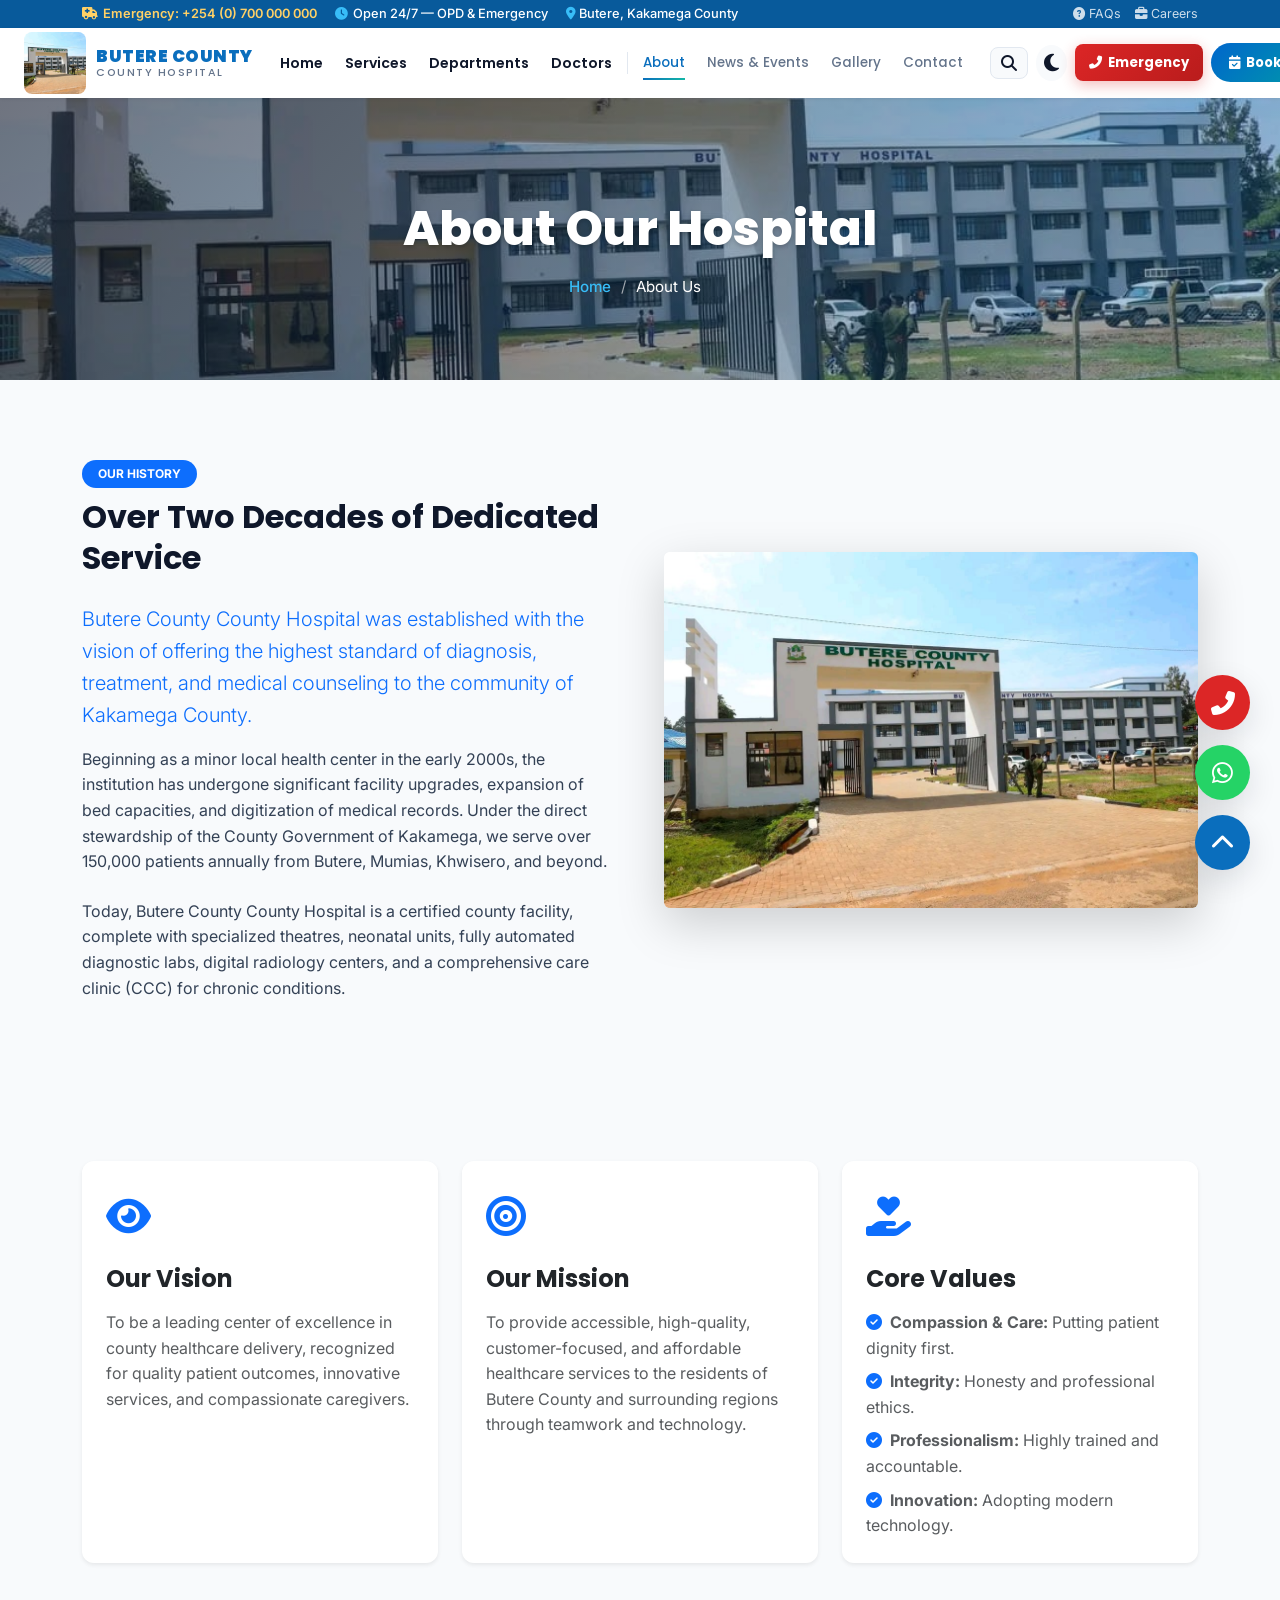
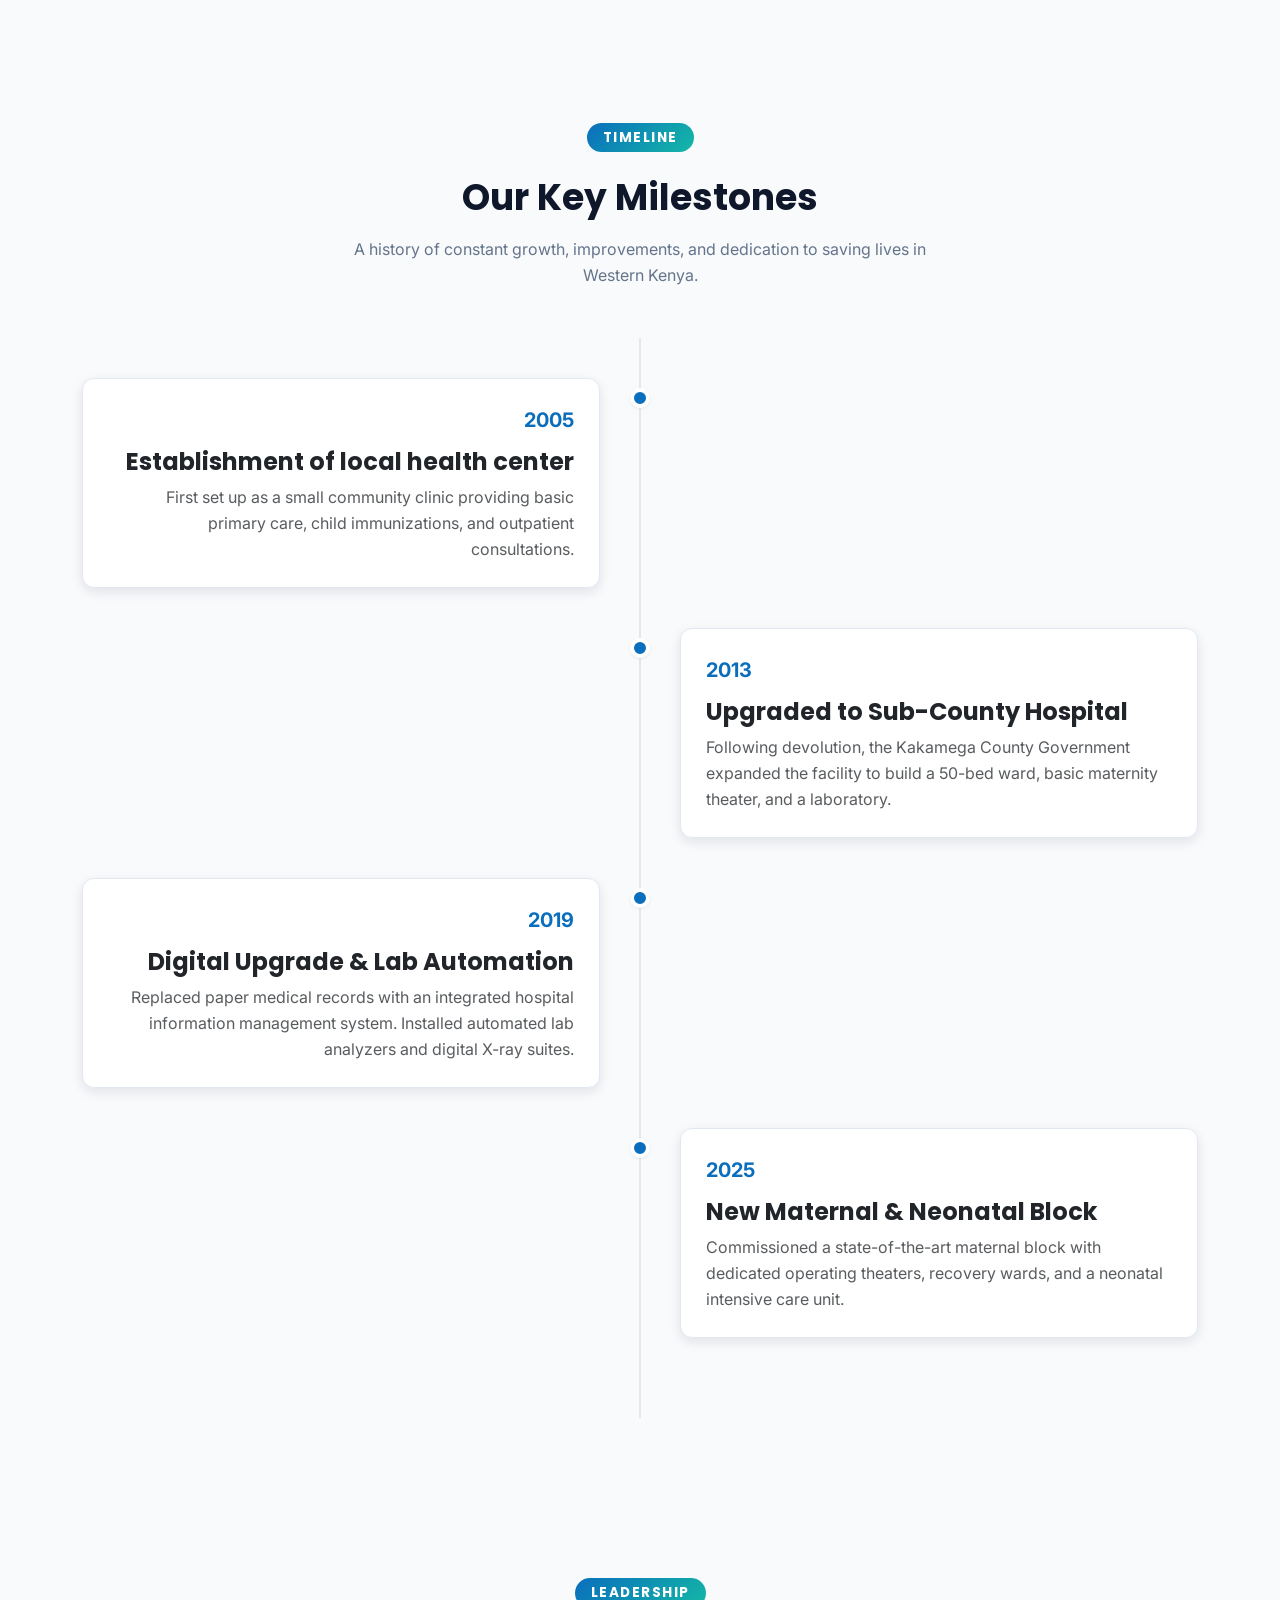
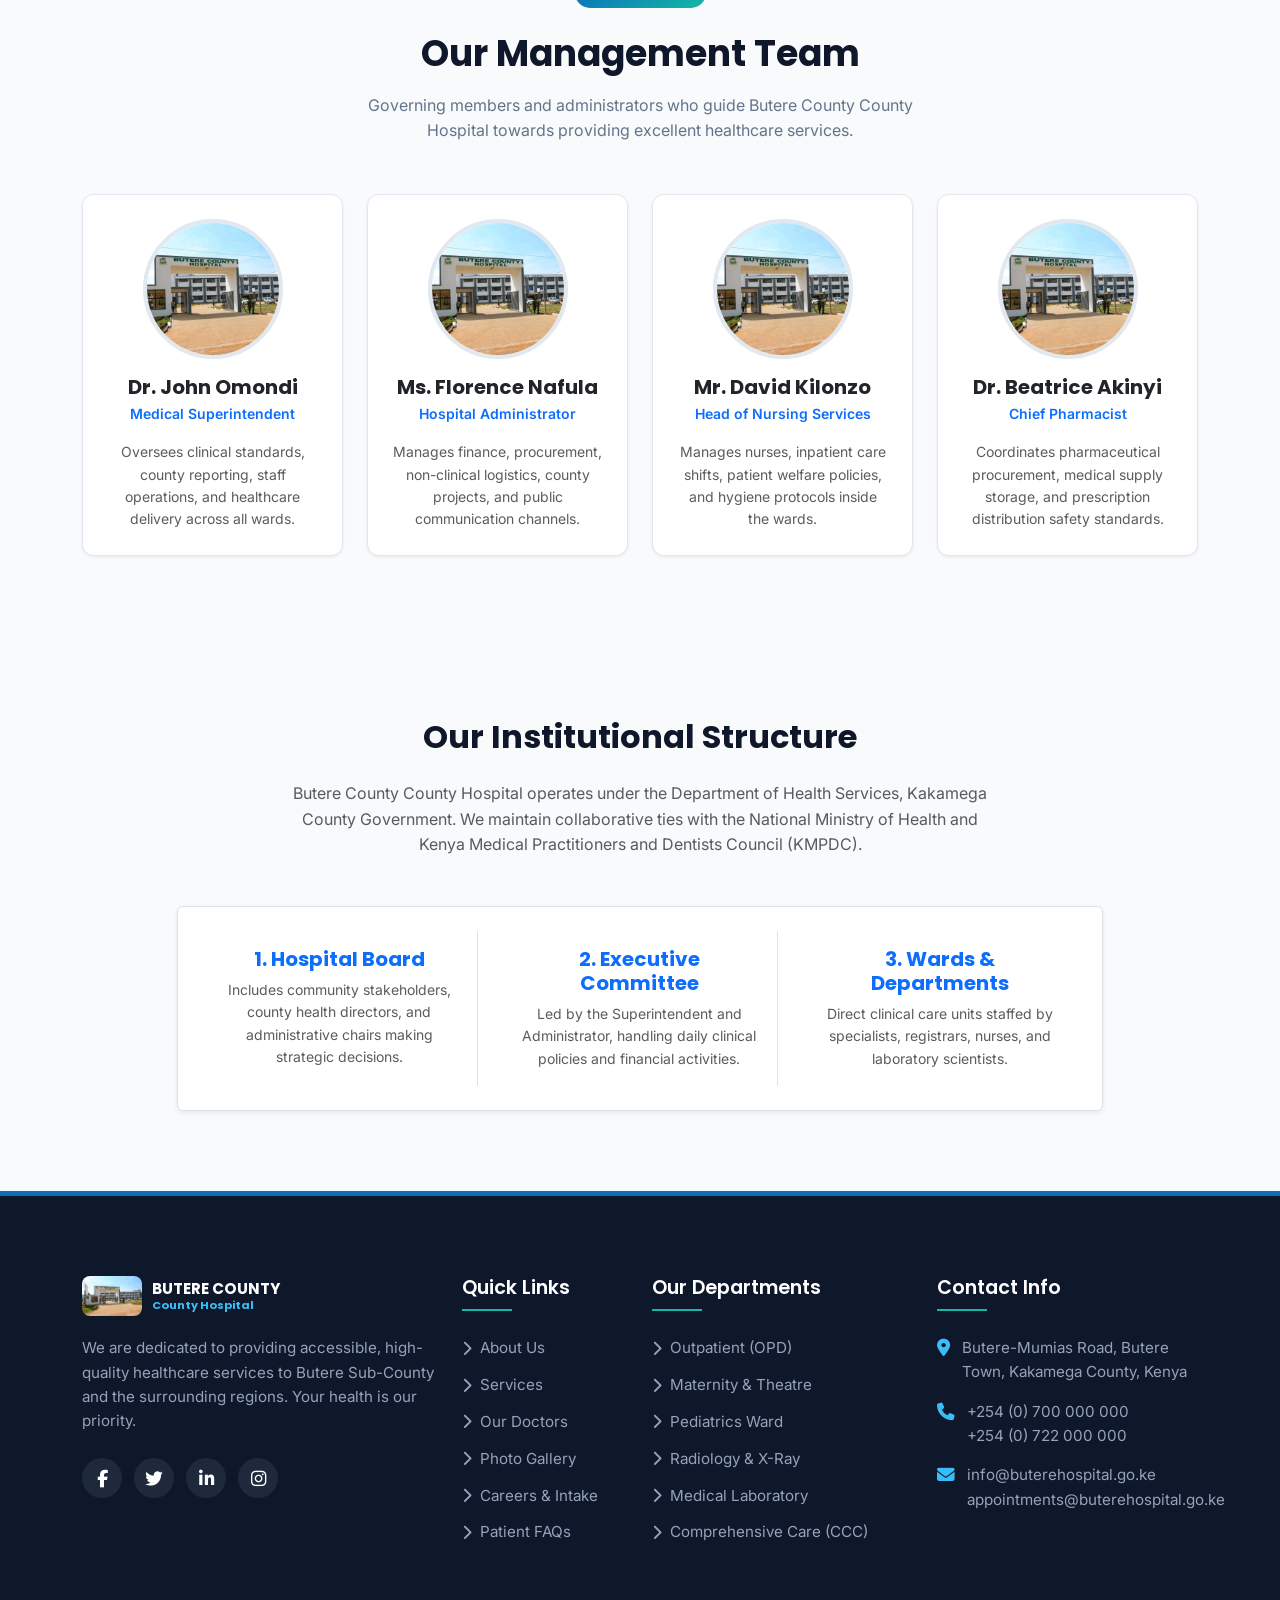
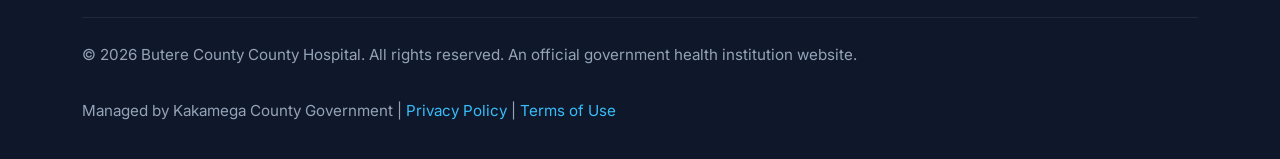
==== commit f5ff4d23: "second committ" ====
--- a/about.html
+++ b/about.html
@@ -20,22 +20,23 @@
   <div class="top-bar">
     <div class="container top-bar-content">
       <div class="top-bar-info">
-        <span><i class="fa-solid fa-phone"></i> Emergency Hotline: +254 (0) 700 000 000</span>
-        <span><i class="fa-solid fa-clock"></i> Hours: 24 Hours Open (OPD & Emergency)</span>
+        <a href="tel:+254700000000" class="top-bar-emergency">
+          <i class="fa-solid fa-truck-medical"></i> Emergency: +254 (0) 700 000 000
+        </a>
+        <span><i class="fa-solid fa-clock"></i> Open 24/7 &mdash; OPD &amp; Emergency</span>
+        <span class="d-none d-md-inline"><i class="fa-solid fa-location-dot"></i> Butere, Kakamega County</span>
       </div>
       <div class="top-bar-links">
-        <a href="faq.html">FAQs</a>
-        <a href="careers.html">Careers & Attachments</a>
-        <a href="contact.html">Contact Us</a>
+        <a href="faq.html"><i class="fa-solid fa-circle-question"></i> FAQs</a>
+        <a href="careers.html"><i class="fa-solid fa-briefcase"></i> Careers</a>
       </div>
     </div>
   </div>
-
   <!-- Navbar -->
   <nav class="navbar navbar-expand-xl main-navbar">
-    <div class="container-fluid px-lg-5 px-3">
+    <div class="container-fluid px-lg-4 px-3">
       <a class="navbar-brand navbar-brand-custom" href="index.html">
-        <img src="images/hero-hospital.png" alt="Butere County Hospital Logo" style="border-radius: var(--radius-sm); object-fit: cover;">
+        <img src="images/hero-hospital.png" alt="Butere County Hospital Logo">
         <span>
           <strong>BUTERE COUNTY</strong>
           <span class="brand-sub">County Hospital</span>
@@ -45,27 +46,60 @@
         <span class="navbar-toggler-icon"></span>
       </button>
       <div class="collapse navbar-collapse" id="mainNavbarContent">
-        <ul class="navbar-nav ms-auto mb-2 mb-lg-0">
+        <ul class="navbar-nav mx-auto mb-2 mb-lg-0 align-items-lg-center">
           <li class="nav-item"><a class="nav-link" href="index.html">Home</a></li>
-          <li class="nav-item"><a class="nav-link active" href="about.html">About Us</a></li>
-          <li class="nav-item"><a class="nav-link" href="departments.html">Departments</a></li>
           <li class="nav-item"><a class="nav-link" href="services.html">Services</a></li>
+          <li class="nav-item mega-menu-item dropdown">
+            <a class="nav-link dropdown-toggle" href="departments.html" id="deptDropdown" role="button" data-bs-toggle="dropdown" aria-expanded="false">
+              Departments
+            </a>
+            <div class="dropdown-menu mega-menu" aria-labelledby="deptDropdown">
+              <div class="mega-menu-grid">
+                <a href="departments.html" class="mega-menu-item-link"><i class="fa-solid fa-stethoscope text-primary"></i><span>Outpatient (OPD)</span></a>
+                <a href="departments.html" class="mega-menu-item-link"><i class="fa-solid fa-baby text-primary"></i><span>Maternity &amp; Theatre</span></a>
+                <a href="departments.html" class="mega-menu-item-link"><i class="fa-solid fa-child text-primary"></i><span>Pediatrics Ward</span></a>
+                <a href="departments.html" class="mega-menu-item-link"><i class="fa-solid fa-flask text-primary"></i><span>Medical Laboratory</span></a>
+                <a href="departments.html" class="mega-menu-item-link"><i class="fa-solid fa-pills text-primary"></i><span>Pharmacy</span></a>
+                <a href="departments.html" class="mega-menu-item-link"><i class="fa-solid fa-x-ray text-primary"></i><span>Radiology &amp; X-Ray</span></a>
+                <a href="departments.html" class="mega-menu-item-link"><i class="fa-solid fa-tooth text-primary"></i><span>Dental Clinic</span></a>
+                <a href="departments.html" class="mega-menu-item-link"><i class="fa-solid fa-ribbon text-primary"></i><span>Comprehensive Care (CCC)</span></a>
+              </div>
+            </div>
+          </li>
           <li class="nav-item"><a class="nav-link" href="doctors.html">Doctors</a></li>
-          <li class="nav-item"><a class="nav-link" href="news.html">News & Events</a></li>
-          <li class="nav-item"><a class="nav-link" href="gallery.html">Gallery</a></li>
-          <li class="nav-item"><a class="nav-link" href="contact.html">Contact</a></li>
+          <li class="nav-divider d-none d-xl-block"></li>
+          <li class="nav-item nav-secondary"><a class="nav-link active" href="about.html">About</a></li>
+          <li class="nav-item nav-secondary"><a class="nav-link" href="news.html">News &amp; Events</a></li>
+          <li class="nav-item nav-secondary"><a class="nav-link" href="gallery.html">Gallery</a></li>
+          <li class="nav-item nav-secondary"><a class="nav-link" href="contact.html">Contact</a></li>
         </ul>
-        <div class="d-flex align-items-center gap-3">
-          <button id="theme-toggle" class="theme-toggle-btn" aria-label="Toggle dark mode">
+        <div class="d-flex align-items-center gap-2 navbar-actions ms-lg-3">
+          <button class="navbar-icon-btn" id="search-toggle" aria-label="Search">
+            <i class="fa-solid fa-magnifying-glass"></i>
+          </button>
+          <button id="theme-toggle" class="navbar-icon-btn theme-toggle-btn" aria-label="Toggle dark mode">
             <i class="fa-solid fa-moon"></i>
           </button>
-          <a href="appointments.html" class="btn btn-custom btn-custom-primary">
+          <a href="tel:+254700000000" class="btn-emergency-nav d-none d-xl-inline-flex">
+            <i class="fa-solid fa-phone-flip"></i> Emergency
+          </a>
+          <a href="appointments.html" class="btn-appointment-nav">
             <i class="fa-solid fa-calendar-check"></i> Book Appointment
           </a>
         </div>
       </div>
     </div>
   </nav>
+
+  <!-- Search Overlay -->
+  <div class="search-overlay" id="search-overlay">
+    <div class="search-overlay-inner">
+      <i class="fa-solid fa-magnifying-glass" style="color: var(--text-muted); font-size:1.1rem;"></i>
+      <input type="search" class="search-overlay-input" id="site-search-input" placeholder="Search departments, doctors, services..." autocomplete="off">
+      <button class="search-overlay-close" id="search-close"><i class="fa-solid fa-xmark"></i></button>
+    </div>
+  </div>
+
 
   <!-- Page Header -->
   <header class="page-header">
--- a/css/style.css
+++ b/css/style.css
@@ -33,7 +33,7 @@
   --transition: all 0.3s ease;
   --font-heading: 'Poppins', sans-serif;
   --font-body: 'Inter', sans-serif;
-  --navbar-height: 80px;
+  --navbar-height: 70px;
 }
 
 [data-theme="dark"] {
@@ -95,34 +95,56 @@
   display: block;
 }
 
-/* Sticky Header & Navbar */
+/* ==========================================
+   MODERN NAVBAR SYSTEM
+   ========================================== */
+
+/* Top Bar - compact 32px */
 .top-bar {
   background-color: var(--primary-dark);
   color: white;
-  font-size: 0.85rem;
-  padding: 8px 0;
+  font-size: 0.8rem;
+  padding: 5px 0;
   font-family: var(--font-body);
+  line-height: 1.4;
 }
 .top-bar-content {
   display: flex;
   justify-content: space-between;
   align-items: center;
 }
-.top-bar-info span {
-  margin-right: 20px;
-}
-.top-bar-info i {
-  margin-right: 5px;
-  color: var(--accent);
-}
+.top-bar-info {
+  display: flex;
+  align-items: center;
+  gap: 18px;
+  flex-wrap: wrap;
+}
+.top-bar-info span,
+.top-bar-emergency {
+  display: inline-flex;
+  align-items: center;
+  gap: 5px;
+  color: white;
+  text-decoration: none;
+  font-weight: 500;
+  transition: color 0.2s;
+}
+.top-bar-emergency {
+  color: #ffd166 !important;
+  font-weight: 600;
+}
+.top-bar-emergency:hover { color: #fff !important; }
+.top-bar-info i { color: var(--accent); }
+.top-bar-emergency i { color: #ffd166; }
+.top-bar-links { display: flex; align-items: center; gap: 14px; }
 .top-bar-links a {
-  color: white;
-  margin-left: 15px;
-}
-.top-bar-links a:hover {
-  color: var(--accent);
-}
-
+  color: rgba(255,255,255,0.8);
+  font-size: 0.78rem;
+  transition: color 0.2s;
+}
+.top-bar-links a:hover { color: var(--accent); }
+
+/* Main Navbar - 70px */
 .main-navbar {
   position: sticky;
   top: 0;
@@ -130,67 +152,334 @@
   background-color: var(--bg-white);
   box-shadow: var(--shadow-sm);
   transition: var(--transition);
+  padding: 0;
+  min-height: var(--navbar-height);
 }
 .main-navbar.scrolled {
-  padding: 10px 0;
   box-shadow: var(--shadow-md);
 }
+.main-navbar .container-fluid {
+  min-height: var(--navbar-height);
+  display: flex;
+  align-items: center;
+}
+
+/* Brand / Logo */
 .navbar-brand-custom {
   display: flex;
   align-items: center;
   gap: 10px;
   font-family: var(--font-heading);
-  font-weight: 700;
+  font-weight: 800;
   color: var(--primary) !important;
-  font-size: 1.4rem;
+  font-size: 1.15rem;
   flex-shrink: 0;
   white-space: nowrap;
+  text-decoration: none;
+  padding: 0;
 }
 .navbar-brand-custom img {
-  height: 45px;
+  height: 62px;
+  width: 62px;
+  object-fit: cover;
+  border-radius: var(--radius-sm);
 }
 .navbar-brand-custom span {
   display: flex;
   flex-direction: column;
+  line-height: 1.2;
+}
+.navbar-brand-custom strong {
+  font-size: 1.05rem;
+  letter-spacing: 0.5px;
 }
 .navbar-brand-custom .brand-sub {
-  font-size: 0.75rem;
+  font-size: 0.68rem;
   color: var(--text-muted);
   font-weight: 500;
   text-transform: uppercase;
-  letter-spacing: 1px;
-}
-
+  letter-spacing: 1.5px;
+}
+
+/* Nav Links - Primary items */
 .nav-link {
   font-family: var(--font-heading);
-  font-weight: 500;
+  font-weight: 600;
+  font-size: 0.88rem;
   color: var(--text-dark) !important;
-  padding: 10px 15px !important;
+  padding: 8px 11px !important;
   position: relative;
+  white-space: nowrap;
 }
 .nav-link::after {
   content: '';
   position: absolute;
-  bottom: 5px;
-  left: 15px;
-  right: 15px;
+  bottom: 2px;
+  left: 11px;
+  right: 11px;
   height: 2px;
   background: var(--gradient-primary);
   transform: scaleX(0);
+  transform-origin: left;
+  transition: transform 0.25s ease;
+}
+.nav-link:hover::after, .nav-link.active::after { transform: scaleX(1); }
+.nav-link.active { color: var(--primary) !important; }
+
+/* Secondary nav items — slightly lighter */
+.nav-secondary .nav-link {
+  font-weight: 500;
+  color: var(--text-muted) !important;
+  font-size: 0.84rem;
+}
+.nav-secondary .nav-link:hover,
+.nav-secondary .nav-link.active {
+  color: var(--primary) !important;
+}
+
+/* Navbar divider between primary & secondary */
+.nav-divider {
+  width: 1px;
+  height: 22px;
+  background: var(--border);
+  margin: 0 4px;
+  align-self: center;
+}
+
+/* ==========================================
+   MEGA MENU — Departments Dropdown
+   ========================================== */
+.mega-menu-item .dropdown-toggle::after { margin-left: 4px; }
+.mega-menu {
+  min-width: 480px;
+  padding: 20px;
+  border: 1px solid var(--border);
+  border-radius: var(--radius-md);
+  box-shadow: var(--shadow-lg);
+  background-color: var(--bg-white);
+  top: calc(100% + 4px) !important;
+}
+.mega-menu-grid {
+  display: grid;
+  grid-template-columns: 1fr 1fr;
+  gap: 4px;
+}
+.mega-menu-item-link {
+  display: flex;
+  align-items: center;
+  gap: 10px;
+  padding: 10px 14px;
+  border-radius: var(--radius-sm);
+  text-decoration: none;
+  color: var(--text-body);
+  font-family: var(--font-heading);
+  font-size: 0.85rem;
+  font-weight: 500;
+  transition: background 0.2s, color 0.2s;
+}
+.mega-menu-item-link:hover {
+  background-color: var(--bg);
+  color: var(--primary);
+}
+.mega-menu-item-link i {
+  width: 20px;
+  text-align: center;
+  font-size: 0.95rem;
+}
+[data-theme="dark"] .mega-menu {
+  background-color: var(--bg-card);
+  border-color: var(--border);
+}
+[data-theme="dark"] .mega-menu-item-link { color: var(--text-body); }
+[data-theme="dark"] .mega-menu-item-link:hover { background-color: var(--bg); color: var(--accent); }
+
+/* ==========================================
+   NAVBAR ACTION BUTTONS
+   ========================================== */
+
+/* Icon buttons (search, theme) */
+.navbar-icon-btn {
+  background: none;
+  border: 1px solid var(--border);
+  color: var(--text-dark);
+  font-size: 1rem;
+  cursor: pointer;
+  padding: 7px 10px;
+  border-radius: 8px;
+  display: flex;
+  align-items: center;
+  justify-content: center;
   transition: var(--transition);
-}
-.nav-link:hover::after, .nav-link.active::after {
-  transform: scaleX(1);
-}
-.nav-link.active {
+  background-color: var(--bg);
+  white-space: nowrap;
+}
+.navbar-icon-btn:hover {
+  background-color: var(--primary);
+  color: white;
+  border-color: var(--primary);
+}
+
+/* Emergency button — red */
+.btn-emergency-nav {
+  display: inline-flex;
+  align-items: center;
+  gap: 6px;
+  padding: 8px 14px;
+  border-radius: 8px;
+  font-family: var(--font-heading);
+  font-weight: 700;
+  font-size: 0.82rem;
+  text-decoration: none;
+  white-space: nowrap;
+  background: linear-gradient(135deg, #DC2626, #b91c1c);
+  color: white !important;
+  border: none;
+  box-shadow: 0 4px 14px rgba(220,38,38,0.3);
+  transition: all 0.25s ease;
+}
+.btn-emergency-nav:hover {
+  transform: translateY(-1px);
+  box-shadow: 0 6px 20px rgba(220,38,38,0.45);
+  color: white !important;
+}
+
+/* Appointment button — gradient with pulse */
+@keyframes appointmentPulse {
+  0%   { box-shadow: 0 4px 18px rgba(10,110,189,0.35); }
+  50%  { box-shadow: 0 6px 28px rgba(10,110,189,0.6); }
+  100% { box-shadow: 0 4px 18px rgba(10,110,189,0.35); }
+}
+.btn-appointment-nav {
+  display: inline-flex;
+  align-items: center;
+  gap: 6px;
+  padding: 9px 18px;
+  border-radius: 50px;
+  font-family: var(--font-heading);
+  font-weight: 700;
+  font-size: 0.82rem;
+  text-decoration: none;
+  white-space: nowrap;
+  background: linear-gradient(135deg, #0066CC, #00B894);
+  color: white !important;
+  border: none;
+  animation: appointmentPulse 3s infinite;
+  transition: all 0.25s ease;
+}
+.btn-appointment-nav:hover {
+  transform: translateY(-2px);
+  filter: brightness(1.1);
+  color: white !important;
+}
+
+/* ==========================================
+   SEARCH OVERLAY
+   ========================================== */
+.search-overlay {
+  position: fixed;
+  inset: 0;
+  background: rgba(10,20,40,0.75);
+  backdrop-filter: blur(6px);
+  z-index: 2000;
+  display: flex;
+  align-items: flex-start;
+  justify-content: center;
+  padding-top: 120px;
+  opacity: 0;
+  pointer-events: none;
+  transition: opacity 0.25s ease;
+}
+.search-overlay.open {
+  opacity: 1;
+  pointer-events: all;
+}
+.search-overlay-inner {
+  display: flex;
+  align-items: center;
+  width: 100%;
+  max-width: 650px;
+  background: var(--bg-white);
+  border-radius: var(--radius-md);
+  padding: 10px 18px;
+  box-shadow: var(--shadow-xl);
+  gap: 12px;
+}
+.search-overlay-input {
+  flex: 1;
+  border: none;
+  outline: none;
+  font-family: var(--font-heading);
+  font-size: 1.1rem;
+  color: var(--text-dark);
+  background: transparent;
+  padding: 8px 0;
+}
+.search-overlay-input::placeholder { color: var(--text-muted); }
+.search-overlay-close {
+  background: none;
+  border: none;
+  font-size: 1.4rem;
+  color: var(--text-muted);
+  cursor: pointer;
+  padding: 4px 8px;
+  border-radius: 6px;
+  transition: color 0.2s;
+}
+.search-overlay-close:hover { color: var(--danger); }
+[data-theme="dark"] .search-overlay-inner {
+  background: var(--bg-card);
+}
+[data-theme="dark"] .search-overlay-input { color: var(--text-dark); }
+
+/* ==========================================
+   DARK MODE NAVBAR OVERRIDES
+   Bootstrap uses its own --bs-navbar-color which doesn't
+   respond to data-theme — override everything explicitly
+   ========================================== */
+[data-theme="dark"] .main-navbar {
+  background-color: var(--bg-white) !important;
+  border-bottom: 1px solid var(--border);
+}
+[data-theme="dark"] .navbar-brand-custom {
   color: var(--primary) !important;
 }
-
-.main-navbar .btn-custom {
-  padding: 8px 18px;
-  font-size: 0.85rem;
-  white-space: nowrap;
-}
+[data-theme="dark"] .navbar-brand-custom .brand-sub {
+  color: var(--text-muted) !important;
+}
+[data-theme="dark"] .nav-link {
+  color: var(--text-dark) !important;
+}
+[data-theme="dark"] .nav-link:hover,
+[data-theme="dark"] .nav-link.active {
+  color: var(--accent) !important;
+}
+[data-theme="dark"] .nav-secondary .nav-link {
+  color: var(--text-muted) !important;
+}
+[data-theme="dark"] .nav-secondary .nav-link:hover,
+[data-theme="dark"] .nav-secondary .nav-link.active {
+  color: var(--accent) !important;
+}
+[data-theme="dark"] .navbar-icon-btn {
+  color: var(--text-dark) !important;
+  background-color: var(--bg) !important;
+  border-color: var(--border) !important;
+}
+[data-theme="dark"] .navbar-icon-btn:hover {
+  background-color: var(--primary) !important;
+  color: white !important;
+  border-color: var(--primary) !important;
+}
+[data-theme="dark"] .navbar-toggler {
+  border-color: var(--border) !important;
+}
+[data-theme="dark"] .navbar-toggler-icon {
+  filter: invert(1);
+}
+[data-theme="dark"] .nav-divider {
+  background: var(--border);
+}
+
 
 /* Dark Mode Toggle */
 .theme-toggle-btn {
@@ -1226,6 +1515,43 @@
   color: var(--text-muted);
 }
 
+/* Partner Logos Section */
+.partner-logo-col {
+  transition: transform 0.25s ease;
+}
+.partner-logo-col:hover {
+  transform: translateY(-4px);
+}
+.partner-logo-img {
+  max-height: 72px;
+  max-width: 120px;
+  width: auto;
+  height: auto;
+  object-fit: contain;
+  filter: grayscale(40%) opacity(0.85);
+  transition: filter 0.3s ease;
+  display: block;
+  margin: 0 auto;
+}
+.partner-logo-col:hover .partner-logo-img {
+  filter: grayscale(0%) opacity(1);
+}
+.partner-logo-label {
+  font-size: 0.72rem;
+  color: var(--text-muted);
+  margin-top: 8px;
+  margin-bottom: 0;
+  font-weight: 600;
+  letter-spacing: 0.5px;
+  text-transform: uppercase;
+}
+[data-theme="dark"] .partner-logo-img {
+  filter: grayscale(30%) brightness(0.9) opacity(0.8);
+}
+[data-theme="dark"] .partner-logo-col:hover .partner-logo-img {
+  filter: grayscale(0%) brightness(1.1) opacity(1);
+}
+
 /* Dark Mode Bootstrap Card Overrides */
 [data-theme="dark"] .card {
   background-color: var(--bg-card) !important;
